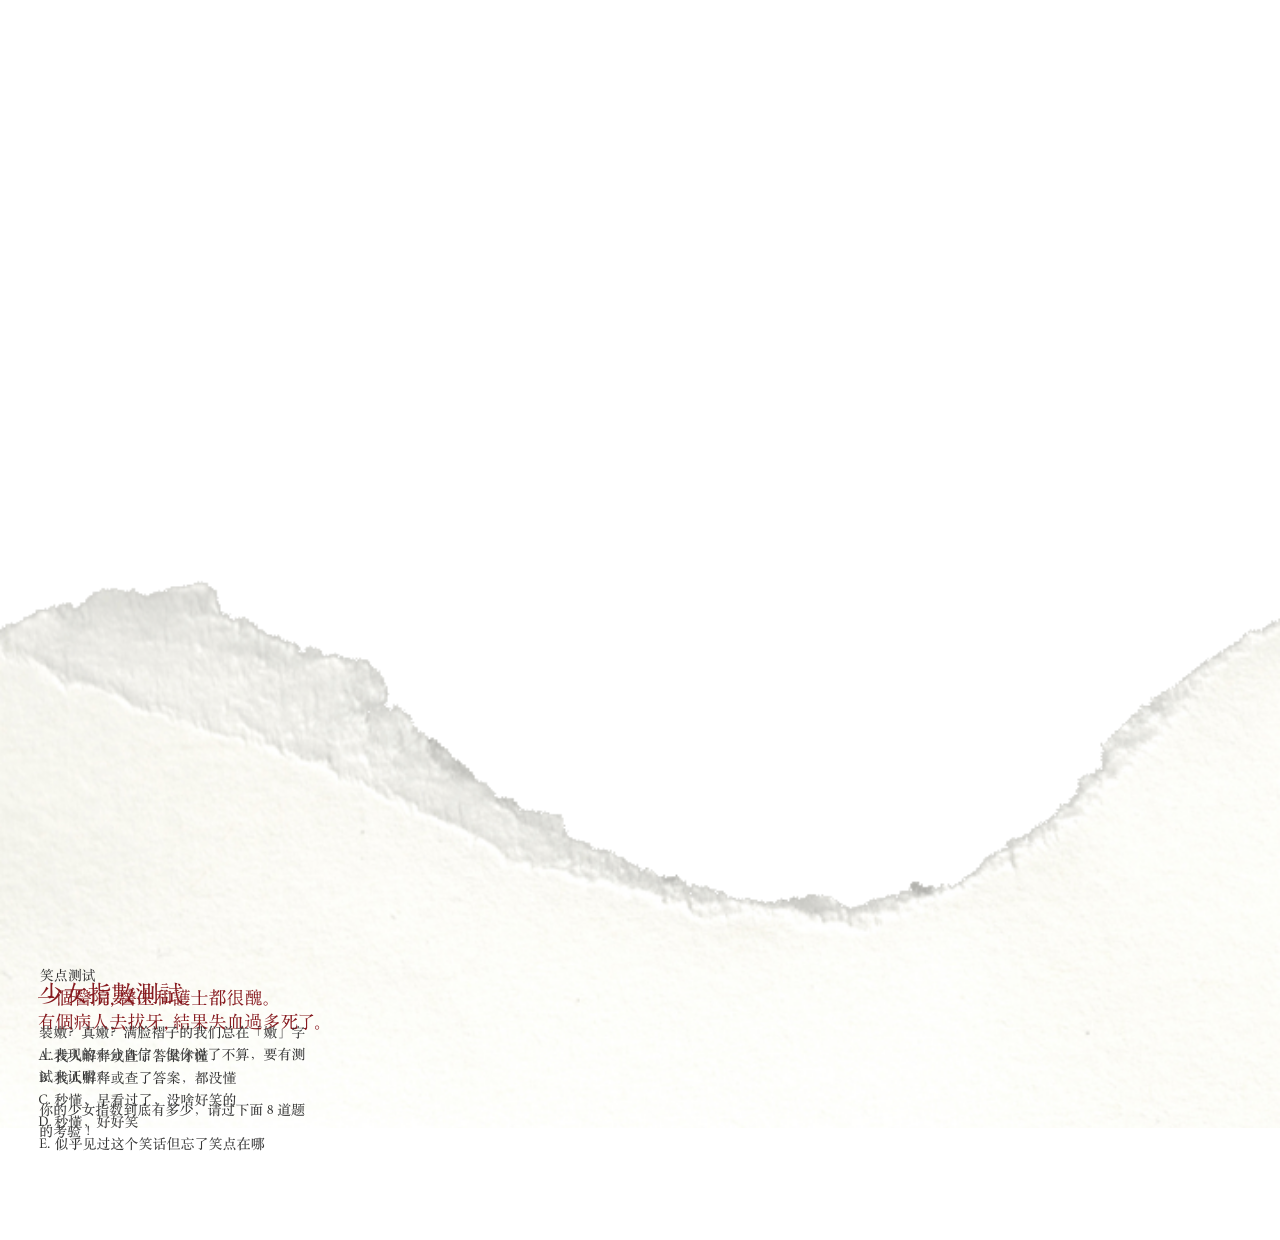
==== index.html @ a9f80328 "Update the target URL for the `.logo-nezha`." ====
<!DOCTYPE html><html lang="en"><head><meta charset="utf-8"><title>少女指数测试</title><meta name="title" content="少女指数测试"><meta name="description" content="少女指数测试｜少女哪吒｜拇指阅读"><meta name="keywords" content="少女, 指数, 测试, 少女哪吒, 电影, 微信, 微信公众号, 朋友圈, 拇指阅读, MZRead, WeChat"><meta name="viewport" content="width=device-width,maximum-scale=1.0,minimum-scale=1.0"><meta name="apple-mobile-web-app-capable" content="yes"><meta name="apple-mobile-web-app-status-bar-style" content="black"><meta name="format-detection" content="telephone=no"><meta http-equiv="X-UA-Compatible" content="IE=edge"><link rel="icon" type="image/x-icon" href="assets/favicon.ico?v1"><link rel="stylesheet" href="assets/app.css"><script type="text/javascript" src="assets/libs.js"></script><!--[if lt IE 9]><script src="assets/html5shiv.min.js"></script><![endif]--></head><body><div style="display:none" class="wechat-thumb"><img src="assets/wechat-thumb.jpg"></div><div class="hero-wrap"><div class="tearpaper-lower"><img src="assets/tearpaper-lower.png"></div><figure class="hero-image"><img src="assets/hero-cover.jpg" class="cover"><img src="assets/hero-q1.jpg" class="quest-1"><img src="assets/hero-q2.jpg" class="quest-2"><img src="assets/hero-q3.jpg" class="quest-3"><img src="assets/hero-q4.jpg" class="quest-4"><img src="assets/hero-q5.jpg" class="quest-5"><img src="assets/hero-q6.jpg" class="quest-6"><img src="assets/hero-q7.jpg" class="quest-7"><img src="assets/hero-q8.jpg" class="quest-8"><img src="assets/hero-r1.jpg" class="result-1"><img src="assets/hero-r2.jpg" class="result-2"><img src="assets/hero-r3.jpg" class="result-3"><img src="assets/hero-r4.jpg" class="result-4"></figure></div><div class="main-wrap"><div class="copy-wrap"><div class="copy"></div><div style="display:none" class="gift-widget"><a href="http://m.gewara.com/wz/special/quan/index.xhtml?id=150626142523" class="gift-btn"></a><p class="gift-label">少女指数有点低哦，<br>赶紧领个红包恢复下你的少女风采吧！</p></div></div></div><div class="foot-wrap"><button style="display:none" class="start-btn"></button><button style="display:none" data-opt="1" class="opt-btn opt-1"></button><button style="display:none" data-opt="2" class="opt-btn opt-2"></button><button style="display:none" data-opt="3" class="opt-btn opt-3"></button><button style="display:none" data-opt="4" class="opt-btn opt-4"></button><button style="display:none" data-opt="5" class="opt-btn opt-5"></button><footer style="display:none" class="result"><a href="http://m.gewara.com/movie/239092487" class="logo-nezha"></a><a href="http://mzread.com" class="logo-mzread"></a><a href="javascript:void(0)" class="share-btn"><span>分享到<br>朋友圈</span><i></i></a></footer></div><div class="modal-wrap"><div class="share-guide"><button>分享到朋友圈</button></div></div></body><script type="text/javascript">var _bdhmProtocol = (("https:" == document.location.protocol) ? " https://" : " http://"); document.write(unescape("%3Cscript src='" + _bdhmProtocol + "hm.baidu.com/h.js%3Fb2544bca1b3969d5a434bea6141d59dc' type='text/javascript'%3E%3C/script%3E"));</script><script type="text/javascript" src="assets/app.js"></script></html>
---- assets/app.css ----
/*! normalize.css v3.0.3 | MIT License | github.com/necolas/normalize.css */html{font-family:sans-serif;-ms-text-size-adjust:100%;-webkit-text-size-adjust:100%}body{margin:0}article,aside,details,figcaption,figure,footer,header,hgroup,main,menu,nav,section,summary{display:block}audio,canvas,progress,video{display:inline-block;vertical-align:baseline}audio:not([controls]){display:none;height:0}[hidden],template{display:none}a{background-color:transparent}a:active,a:hover{outline:0}abbr[title]{border-bottom:1px dotted}b,strong{font-weight:700}dfn{font-style:italic}h1{font-size:2em;margin:.67em 0}mark{background:#ff0;color:#000}small{font-size:80%}sub,sup{font-size:75%;line-height:0;position:relative;vertical-align:baseline}sup{top:-.5em}sub{bottom:-.25em}img{border:0}svg:not(:root){overflow:hidden}figure{margin:1em 40px}hr{box-sizing:content-box;height:0}pre{overflow:auto}code,kbd,pre,samp{font-family:monospace,monospace;font-size:1em}button,input,optgroup,select,textarea{color:inherit;font:inherit;margin:0}button{overflow:visible}button,select{text-transform:none}button,html input[type=button],input[type=reset],input[type=submit]{-webkit-appearance:button;cursor:pointer}button[disabled],html input[disabled]{cursor:default}button::-moz-focus-inner,input::-moz-focus-inner{border:0;padding:0}input{line-height:normal}input[type=checkbox],input[type=radio]{box-sizing:border-box;padding:0}input[type=number]::-webkit-inner-spin-button,input[type=number]::-webkit-outer-spin-button{height:auto}input[type=search]{-webkit-appearance:textfield;box-sizing:content-box}input[type=search]::-webkit-search-cancel-button,input[type=search]::-webkit-search-decoration{-webkit-appearance:none}fieldset{border:1px solid silver;margin:0 2px;padding:.35em .625em .75em}legend{border:0;padding:0}textarea{overflow:auto}optgroup{font-weight:700}table{border-collapse:collapse;border-spacing:0}td,th{padding:0}html{height:100%}body{position:relative;z-index:0;width:100%;height:100%;color:#333;background-color:#fff;font-family:"Avenir Next","Segoe UI","Helvetica Neue",Arial,"Hiragino Sans GB","Microsoft YaHei UI","Microsoft YaHei","Source Han Sans","Noto Sans",sans-serif;font-size:16px;line-height:1;text-rendering:optimizeLegibility;-webkit-font-smoothing:antialiased;-moz-osx-font-smoothing:grayscale;-webkit-user-select:none;-moz-user-select:none;-ms-user-select:none;user-select:none}button{padding:0;border:0;background:0 0;text-align:center;-webkit-user-select:none;-moz-user-select:none;-ms-user-select:none;user-select:none;outline:0;-webkit-tap-highlight-color:transparent}@font-face{font-family:'GB Punct';src:local("Hiragino Sans GB"),local("Heiti SC"),local("SimHei");unicode-range:U+2014,U+00B7,U+2026,U+201C,U+201D}.gb-punct{font-family:"GB Punct","Avenir Next","Segoe UI","Helvetica Neue",Arial,"Hiragino Sans GB","Microsoft YaHei UI","Microsoft YaHei","Source Han Sans","Noto Sans",sans-serif}blockquote,figcaption,figure,h1,h2,h3,h4,h5,h6,header,img,li,ol,p,section,ul{margin:0}ol,ul{list-style:none;padding:0}figcaption,li,p{-webkit-hyphens:auto;-moz-hyphens:auto;-ms-hyphens:auto;hyphens:auto}a{color:inherit;text-decoration:none;-webkit-tap-highlight-color:transparent}.hero-wrap{position:absolute;z-index:-100;top:0;left:0;width:100%;height:calc(18em + 65.625vw);min-height:100%;overflow:hidden}.hero-wrap .hero-image{position:relative;width:100%;height:75vw}.hero-wrap .hero-image img{position:absolute;top:0;left:0;visibility:hidden;width:100%;height:100%;opacity:0;-webkit-filter:blur(5px);filter:blur(5px);-webkit-transform:scale3d(1.1,1.1,1);transform:scale3d(1.1,1.1,1);will-change:opacity,filter,transform;-webkit-transition:visibility 0s linear 1.75s,opacity 1.75s ease-in-out,filter 1.75s ease-in-out,-webkit-filter 1.75s ease-in-out,-webkit-transform 1.75s ease-in-out;transition:visibility 0s linear 1.75s,opacity 1.75s ease-in-out,filter 1.75s ease-in-out,-webkit-filter 1.75s ease-in-out,transform 1.75s ease-in-out}.hero-wrap .hero-image img.active{visibility:visible;opacity:1;-webkit-filter:blur(0);filter:blur(0);-webkit-transform:scale3d(1,1,1);transform:scale3d(1,1,1);will-change:opacity,filter,transform;-webkit-transition:visibility 0s linear 0s,opacity 1.25s ease-in-out .15s,filter 1.25s ease-in-out .15s,-webkit-filter 1.25s ease-in-out .15s,-webkit-transform 1.25s ease-in-out .15s;transition:visibility 0s linear 0s,opacity 1.25s ease-in-out .15s,filter 1.25s ease-in-out .15s,-webkit-filter 1.25s ease-in-out .15s,transform 1.25s ease-in-out .15s}.hero-wrap .tearpaper-lower{position:absolute;z-index:100;top:41.66666667vw;left:0;width:100%;height:0;padding-bottom:66.6667%;-webkit-transform:translate3d(0,0,100em);transform:translate3d(0,0,100em)}.hero-wrap .tearpaper-lower img{position:absolute;top:0;left:0;width:100%;height:100%}.main-wrap{min-height:100%;margin-bottom:-5em}.main-wrap:after{content:"";display:block;height:5em}.copy-wrap{position:relative;min-height:100%;padding-top:65.625vw;padding-left:1em;padding-right:1em}@media (min-height:560px){.copy-wrap{padding-top:70vw}}@media (min-height:670px){.copy-wrap{padding-top:75vw}}@media (min-width:350px){.copy-wrap{padding-left:1.5em;padding-right:1.5em}}@media (min-width:380px){.copy-wrap{padding-top:75vw;padding-left:2em;padding-right:2em}}.copy-wrap .copy{position:relative;width:18em;height:12.5em;background-image:url(cover-copy-sprit@2x.png),url(quest-copy-sprit@2x.png);background-size:162em 12.5em,144em 12.5em;background-repeat:no-repeat;opacity:0;-webkit-transition:opacity .75s ease-in-out,background-position 0s linear .75s;transition:opacity .75s ease-in-out,background-position 0s linear .75s}.copy-wrap .copy.active{opacity:1;-webkit-transition:opacity 1s ease-in-out;transition:opacity 1s ease-in-out}.copy-wrap .result-1.active,.copy-wrap .result-2.active,.copy-wrap .result-3.active,.copy-wrap .result-4.active{margin:0 auto}.copy-wrap .cover{background-position:0 0,18em 0}.copy-wrap .cover-1{background-position:-90em 0,18em 0}.copy-wrap .cover-2{background-position:-108em 0,18em 0}.copy-wrap .cover-3{background-position:-126em 0,18em 0}.copy-wrap .cover-4{background-position:-144em 0,18em 0}.copy-wrap .result-1{background-position:-18em 0,18em 0}.copy-wrap .result-2{background-position:-36em 0,18em 0}.copy-wrap .result-3{background-position:-54em 0,18em 0}.copy-wrap .result-4{background-position:-72em 0,18em 0}.copy-wrap .quest-1{background-position:18em 0,0 0}.copy-wrap .quest-2{background-position:18em 0,-18em 0}.copy-wrap .quest-3{background-position:18em 0,-36em 0}.copy-wrap .quest-4{background-position:18em 0,-54em 0}.copy-wrap .quest-5{background-position:18em 0,-72em 0}.copy-wrap .quest-6{background-position:18em 0,-90em 0}.copy-wrap .quest-7{background-position:18em 0,-108em 0}.copy-wrap .quest-8{background-position:18em 0,-126em 0}.copy-wrap .gift-widget{position:absolute;left:0;top:65.625vw;padding-top:7em;width:100%;height:4.25em;text-align:center;line-height:1;-webkit-user-select:none;-moz-user-select:none;-ms-user-select:none;user-select:none}@media (min-width:350px){.copy-wrap .gift-widget{top:70vw}}@media (min-width:380px){.copy-wrap .gift-widget{top:75vw}}.copy-wrap .gift-widget .gift-btn{display:inline-block;width:3em;height:3em;vertical-align:top;line-height:3em;background-image:url(btn-sprite@2x.png);background-size:27em 3em;background-repeat:no-repeat;background-position:-18em 0;-webkit-transform:scale3d(0,0,1);transform:scale3d(0,0,1)}.copy-wrap .gift-widget .gift-label{margin-top:.6em;color:#333;font-size:.625em;line-height:1.4;opacity:0}.copy-wrap .gift-widget.active .gift-btn{-webkit-transform:scale3d(1,1,1);transform:scale3d(1,1,1);-webkit-transition:-webkit-transform 1s cubic-bezier(.18,.89,.32,1.28);transition:transform 1s cubic-bezier(.18,.89,.32,1.28)}.copy-wrap .gift-widget.active .gift-btn.pressing{-webkit-transform:scale3d(1.15,1.15,1);transform:scale3d(1.15,1.15,1);-webkit-transition:-webkit-transform .2s ease-out;transition:transform .2s ease-out}.copy-wrap .gift-widget.active .gift-label{opacity:1;-webkit-transition:opacity .2s ease-in-out 1s;transition:opacity .2s ease-in-out 1s}.foot-wrap{position:relative;display:-webkit-box;display:-webkit-flex;display:-ms-flexbox;display:flex;-webkit-box-pack:justify;-webkit-justify-content:space-between;-ms-flex-pack:justify;justify-content:space-between;box-sizing:border-box;width:100%;height:5em;max-width:26em;margin-left:auto;margin-right:0;padding-left:1em;padding-right:1em}@media (min-width:350px){.foot-wrap{padding-left:1.5em;padding-right:1.5em}}@media (min-width:380px){.foot-wrap{padding-left:2em;padding-right:2em}}.foot-wrap .opt-btn,.foot-wrap .start-btn{width:3em;height:3em;background-image:url(btn-sprite@2x.png);background-size:27em 3em;background-repeat:no-repeat;-webkit-transform:scale3d(0,0,1);transform:scale3d(0,0,1);-webkit-transition:-webkit-transform .5s cubic-bezier(.57,-.37,.74,.05);transition:transform .5s cubic-bezier(.57,-.37,.74,.05)}@media (min-width:416px){.foot-wrap .opt-btn,.foot-wrap .start-btn{margin-left:auto;margin-right:0}}.foot-wrap .opt-btn.active,.foot-wrap .start-btn.active{-webkit-transform:scale3d(1,1,1);transform:scale3d(1,1,1);-webkit-transition:-webkit-transform .2s ease-out;transition:transform .2s ease-out}.foot-wrap .opt-btn.active.pressing,.foot-wrap .start-btn.active.pressing{-webkit-transform:scale3d(1.15,1.15,1);transform:scale3d(1.15,1.15,1);-webkit-transition:-webkit-transform .2s ease-out;transition:transform .2s ease-out}.foot-wrap .start-btn{background-position:0 0}.foot-wrap .opt-1{background-position:-3em 0}.foot-wrap .opt-2{background-position:-6em 0}.foot-wrap .opt-3{background-position:-9em 0}.foot-wrap .opt-4{background-position:-12em 0}.foot-wrap .opt-5{background-position:-15em 0}.foot-wrap .delay.opt-2{-webkit-transition-delay:.1s!important;transition-delay:.1s!important}.foot-wrap .delay.opt-3{-webkit-transition-delay:.2s!important;transition-delay:.2s!important}.foot-wrap .delay.opt-4{-webkit-transition-delay:.3s!important;transition-delay:.3s!important}.foot-wrap .delay.opt-5{-webkit-transition-delay:.4s!important;transition-delay:.4s!important}.foot-wrap.result{max-width:none;margin-right:auto}.foot-wrap .result{position:relative;width:100%;height:2.25em;margin-bottom:1em;padding-top:2.25em}.foot-wrap .result .logo-mzread,.foot-wrap .result .logo-nezha{display:inline-block;width:5.625em;height:2.25em}.foot-wrap .result .share-btn{position:absolute;bottom:0;right:0;display:inline-block;width:6.625em;vertical-align:top;text-align:right;line-height:1}.foot-wrap .result .share-btn span{display:inline-block;width:6em;height:2.4em;padding:.6em .4em .6em 0;color:#871a1f;font-size:.625em;line-height:1.2;text-align:right}.foot-wrap .result .share-btn i{display:inline-block;width:2em;height:2.25em;vertical-align:top}.foot-wrap .result .logo-mzread,.foot-wrap .result .logo-nezha,.foot-wrap .result .share-btn i{background-image:url(footer-sprite@2x.png);background-size:13.25em 2.25em;background-repeat:no-repeat}.foot-wrap .result .logo-nezha{background-position:0 0}.foot-wrap .result .logo-mzread{background-position:-5.625em 0}.foot-wrap .result .share-btn i{background-position:-11.25em 0}.foot-wrap .result .logo-mzread,.foot-wrap .result .logo-nezha,.foot-wrap .result .share-btn{opacity:0;-webkit-transform:scale3d(.75,.75,1);transform:scale3d(.75,.75,1)}.foot-wrap .result.active{opacity:1}.foot-wrap .result.active.delay .logo-nezha{-webkit-transition-delay:.5s!important;transition-delay:.5s!important}.foot-wrap .result.active.delay .logo-mzread{-webkit-transition-delay:1s!important;transition-delay:1s!important}.foot-wrap .result.active.delay .share-btn{-webkit-transition-delay:1.5s!important;transition-delay:1.5s!important}.foot-wrap .result.active .logo-nezha{-webkit-transition-delay:.5s!important;transition-delay:.5s!important}.foot-wrap .result.active .logo-mzread{-webkit-transition-delay:1s!important;transition-delay:1s!important}.foot-wrap .result.active .share-btn{-webkit-transition-delay:1.5s!important;transition-delay:1.5s!important}.foot-wrap .result.active .logo-mzread,.foot-wrap .result.active .logo-nezha,.foot-wrap .result.active .share-btn{opacity:1;-webkit-transform:scale3d(1,1,1);transform:scale3d(1,1,1);-webkit-transition:opacity 1s ease-in-out,-webkit-transform 1s cubic-bezier(.18,.89,.32,1.28);transition:opacity 1s ease-in-out,transform 1s cubic-bezier(.18,.89,.32,1.28)}.foot-wrap .result.active .logo-mzread.pressing,.foot-wrap .result.active .logo-nezha.pressing,.foot-wrap .result.active .share-btn.pressing{opacity:.5;-webkit-transition:opacity .2s ease-out;transition:opacity .2s ease-out}.modal-wrap{position:fixed;top:0;left:0;z-index:-1000;visibility:hidden;width:100%;height:100%;-webkit-transform:translate3d(0,0,0);transform:translate3d(0,0,0);will-change:z-index,visibility;-webkit-transition:z-index 0s linear .5s,visibility 0s linear .5s;transition:z-index 0s linear .5s,visibility 0s linear .5s}.modal-wrap.active{z-index:1000;visibility:visible;-webkit-transition:z-index 0s linear 0s,visibility 0s linear 0s;transition:z-index 0s linear 0s,visibility 0s linear 0s}.modal-wrap .share-guide{width:100%;height:100%;background-color:rgba(255,255,255,.85);opacity:0;will-change:opacity;-webkit-transition:opacity .5s ease-in-out 0s;transition:opacity .5s ease-in-out 0s}.modal-wrap .share-guide.active{opacity:1;-webkit-transition:opacity .5s ease-in-out 0s;transition:opacity .5s ease-in-out 0s}.modal-wrap .share-guide button{position:absolute;top:.66666667em;right:.66666667em;width:8em;height:1em;box-sizing:content-box;padding-top:2.25em;padding-bottom:.75em;background-image:url(btn-sprite@2x.png);background-size:36em 4em;background-repeat:no-repeat;background-position:-28em 0;color:#871a1f;font-size:.75em;line-height:1;will-change:transform}.modal-wrap .share-guide.active button{-webkit-animation:spring-bubble 1.25s ease-in-out .75s infinite;animation:spring-bubble 1.25s ease-in-out .75s infinite}@-webkit-keyframes spring-bubble{0%{-webkit-transform:translate3d(0,0,0);transform:translate3d(0,0,0)}5%{-webkit-transform:translate3d(0,0,0);transform:translate3d(0,0,0)}65%{-webkit-transform:translate3d(0,.66667em,0);transform:translate3d(0,.66667em,0)}95%{-webkit-transform:translate3d(0,0,0);transform:translate3d(0,0,0)}100%{-webkit-transform:translate3d(0,0,0);transform:translate3d(0,0,0)}}@keyframes spring-bubble{0%{-webkit-transform:translate3d(0,0,0);transform:translate3d(0,0,0)}5%{-webkit-transform:translate3d(0,0,0);transform:translate3d(0,0,0)}65%{-webkit-transform:translate3d(0,.66667em,0);transform:translate3d(0,.66667em,0)}95%{-webkit-transform:translate3d(0,0,0);transform:translate3d(0,0,0)}100%{-webkit-transform:translate3d(0,0,0);transform:translate3d(0,0,0)}}
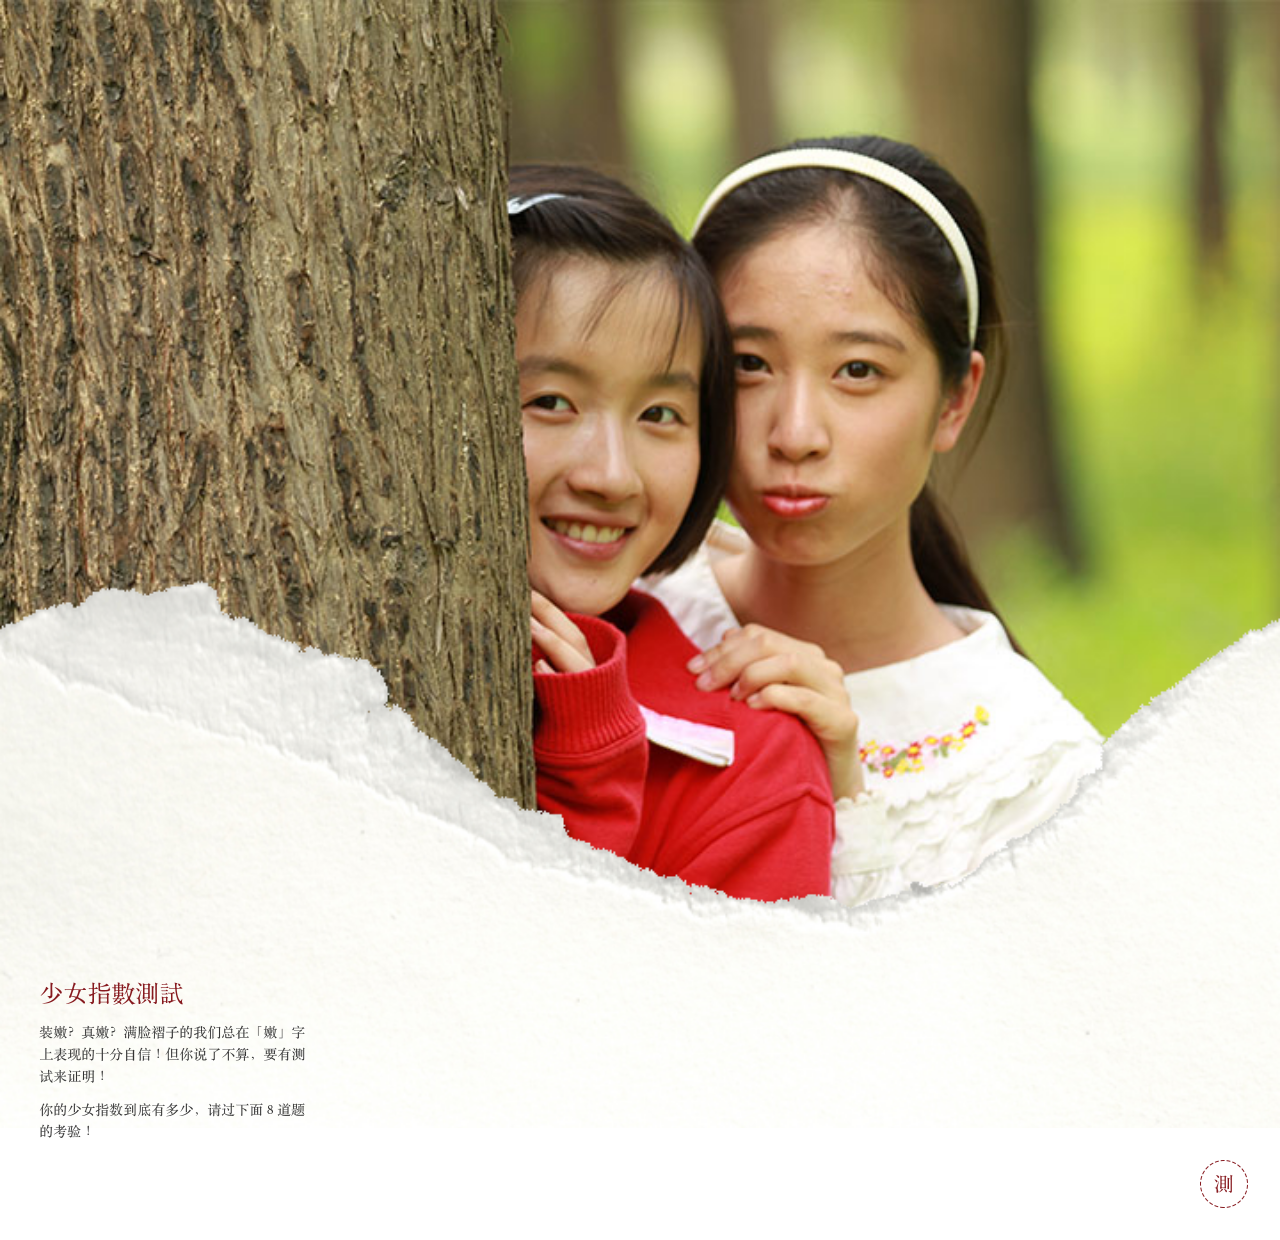
==== commit 95b06607: "Bug fix: declare the `_hmt` object at the <head> of HTML." ====
--- a/index.html
+++ b/index.html
@@ -1 +1 @@
-<!DOCTYPE html><html lang="en"><head><meta charset="utf-8"><title>少女指数测试</title><meta name="title" content="少女指数测试"><meta name="description" content="少女指数测试｜少女哪吒｜拇指阅读"><meta name="keywords" content="少女, 指数, 测试, 少女哪吒, 电影, 微信, 微信公众号, 朋友圈, 拇指阅读, MZRead, WeChat"><meta name="viewport" content="width=device-width,maximum-scale=1.0,minimum-scale=1.0"><meta name="apple-mobile-web-app-capable" content="yes"><meta name="apple-mobile-web-app-status-bar-style" content="black"><meta name="format-detection" content="telephone=no"><meta http-equiv="X-UA-Compatible" content="IE=edge"><link rel="icon" type="image/x-icon" href="assets/favicon.ico?v1"><link rel="stylesheet" href="assets/app.css"><script type="text/javascript" src="assets/libs.js"></script><!--[if lt IE 9]><script src="assets/html5shiv.min.js"></script><![endif]--></head><body><div style="display:none" class="wechat-thumb"><img src="assets/wechat-thumb.jpg"></div><div class="hero-wrap"><div class="tearpaper-lower"><img src="assets/tearpaper-lower.png"></div><figure class="hero-image"><img src="assets/hero-cover.jpg" class="cover"><img src="assets/hero-q1.jpg" class="quest-1"><img src="assets/hero-q2.jpg" class="quest-2"><img src="assets/hero-q3.jpg" class="quest-3"><img src="assets/hero-q4.jpg" class="quest-4"><img src="assets/hero-q5.jpg" class="quest-5"><img src="assets/hero-q6.jpg" class="quest-6"><img src="assets/hero-q7.jpg" class="quest-7"><img src="assets/hero-q8.jpg" class="quest-8"><img src="assets/hero-r1.jpg" class="result-1"><img src="assets/hero-r2.jpg" class="result-2"><img src="assets/hero-r3.jpg" class="result-3"><img src="assets/hero-r4.jpg" class="result-4"></figure></div><div class="main-wrap"><div class="copy-wrap"><div class="copy"></div><div style="display:none" class="gift-widget"><a href="http://m.gewara.com/wz/special/quan/index.xhtml?id=150626142523" class="gift-btn"></a><p class="gift-label">少女指数有点低哦，<br>赶紧领个红包恢复下你的少女风采吧！</p></div></div></div><div class="foot-wrap"><button style="display:none" class="start-btn"></button><button style="display:none" data-opt="1" class="opt-btn opt-1"></button><button style="display:none" data-opt="2" class="opt-btn opt-2"></button><button style="display:none" data-opt="3" class="opt-btn opt-3"></button><button style="display:none" data-opt="4" class="opt-btn opt-4"></button><button style="display:none" data-opt="5" class="opt-btn opt-5"></button><footer style="display:none" class="result"><a href="http://m.gewara.com/movie/239092487" class="logo-nezha"></a><a href="http://mzread.com" class="logo-mzread"></a><a href="javascript:void(0)" class="share-btn"><span>分享到<br>朋友圈</span><i></i></a></footer></div><div class="modal-wrap"><div class="share-guide"><button>分享到朋友圈</button></div></div></body><script type="text/javascript">var _bdhmProtocol = (("https:" == document.location.protocol) ? " https://" : " http://"); document.write(unescape("%3Cscript src='" + _bdhmProtocol + "hm.baidu.com/h.js%3Fb2544bca1b3969d5a434bea6141d59dc' type='text/javascript'%3E%3C/script%3E"));</script><script type="text/javascript" src="assets/app.js"></script></html>+<!DOCTYPE html><html lang="en"><head><meta charset="utf-8"><title>少女指数测试</title><meta name="title" content="少女指数测试"><meta name="description" content="少女指数测试｜少女哪吒｜拇指阅读"><meta name="keywords" content="少女, 指数, 测试, 少女哪吒, 电影, 微信, 微信公众号, 朋友圈, 拇指阅读, MZRead, WeChat"><meta name="viewport" content="width=device-width,maximum-scale=1.0,minimum-scale=1.0"><meta name="apple-mobile-web-app-capable" content="yes"><meta name="apple-mobile-web-app-status-bar-style" content="black"><meta name="format-detection" content="telephone=no"><meta http-equiv="X-UA-Compatible" content="IE=edge"><link rel="stylesheet" href="assets/app.css"><script type="text/javascript">var _hmt = _hmt || [];</script><!--[if lt IE 9]><script src="assets/html5shiv.min.js"></script><![endif]--></head><body><div style="display:none" class="wechat-thumb"><img src="assets/wechat-thumb.jpg"></div><div class="hero-wrap"><div class="tearpaper-lower"><img src="assets/tearpaper-lower.png"></div><figure class="hero-image"><img src="assets/hero-cover.jpg" class="cover"><img src="assets/hero-q1.jpg" class="quest-1"><img src="assets/hero-q2.jpg" class="quest-2"><img src="assets/hero-q3.jpg" class="quest-3"><img src="assets/hero-q4.jpg" class="quest-4"><img src="assets/hero-q5.jpg" class="quest-5"><img src="assets/hero-q6.jpg" class="quest-6"><img src="assets/hero-q7.jpg" class="quest-7"><img src="assets/hero-q8.jpg" class="quest-8"><img src="assets/hero-r1.jpg" class="result-1"><img src="assets/hero-r2.jpg" class="result-2"><img src="assets/hero-r3.jpg" class="result-3"><img src="assets/hero-r4.jpg" class="result-4"></figure></div><div class="main-wrap"><div class="copy-wrap"><div class="copy"></div><div style="display:none" class="gift-widget"><a href="http://m.gewara.com/wz/special/quan/index.xhtml?id=150626142523" class="gift-btn"></a><p class="gift-label">少女指数有点低哦，<br>赶紧领个红包恢复下你的少女风采吧！</p></div></div></div><div class="foot-wrap"><button style="display:none" class="start-btn"></button><button style="display:none" data-opt="1" class="opt-btn opt-1"></button><button style="display:none" data-opt="2" class="opt-btn opt-2"></button><button style="display:none" data-opt="3" class="opt-btn opt-3"></button><button style="display:none" data-opt="4" class="opt-btn opt-4"></button><button style="display:none" data-opt="5" class="opt-btn opt-5"></button><footer style="display:none" class="result"><a href="http://m.gewara.com/movie/239092487" class="logo-nezha"></a><a href="http://mzread.com" class="logo-mzread"></a><a href="javascript:void(0)" class="share-btn"><span>分享到<br>朋友圈</span><i></i></a></footer></div><div class="modal-wrap"><div class="share-guide"><button>分享到朋友圈</button></div></div></body><script type="text/javascript" src="assets/libs.js"></script><script type="text/javascript">var _bdhmProtocol = (("https:" == document.location.protocol) ? " https://" : " http://"); document.write(unescape("%3Cscript src='" + _bdhmProtocol + "hm.baidu.com/h.js%3Fb2544bca1b3969d5a434bea6141d59dc' type='text/javascript'%3E%3C/script%3E"));</script><script type="text/javascript" src="assets/app.js"></script></html>
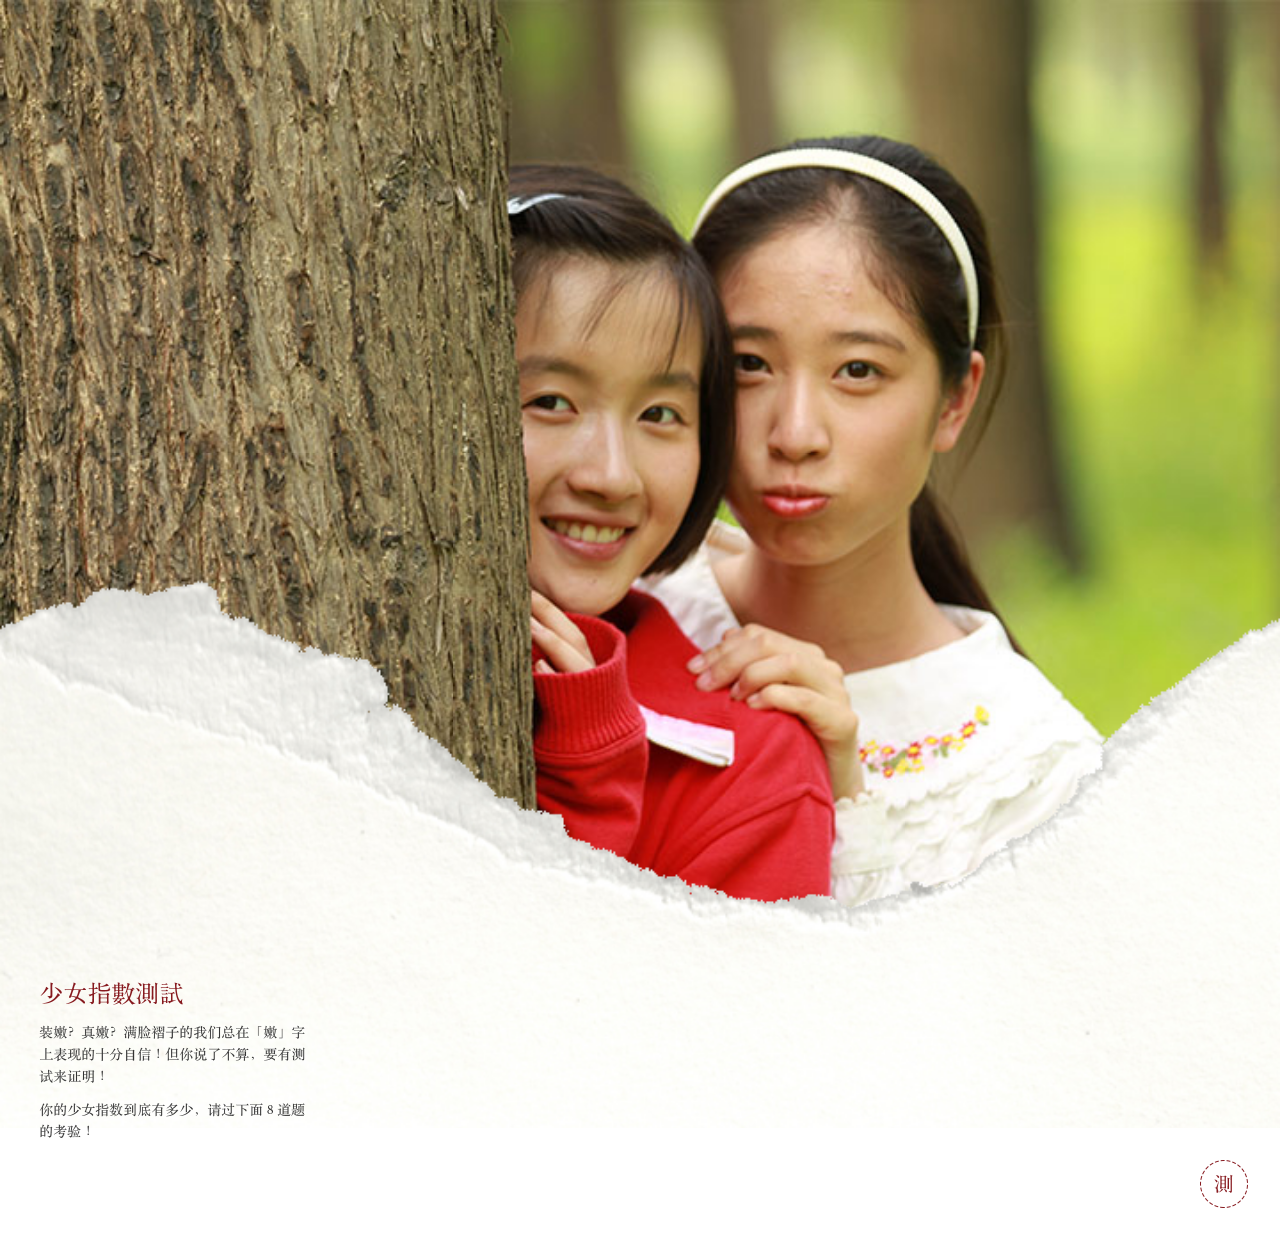
==== commit a8565df9: "Update the link target for `a.logo-mzread`." ====
--- a/index.html
+++ b/index.html
@@ -1 +1 @@
-<!DOCTYPE html><html lang="en"><head><meta charset="utf-8"><title>少女指数测试</title><meta name="title" content="少女指数测试"><meta name="description" content="少女指数测试｜少女哪吒｜拇指阅读"><meta name="keywords" content="少女, 指数, 测试, 少女哪吒, 电影, 微信, 微信公众号, 朋友圈, 拇指阅读, MZRead, WeChat"><meta name="viewport" content="width=device-width,maximum-scale=1.0,minimum-scale=1.0"><meta name="apple-mobile-web-app-capable" content="yes"><meta name="apple-mobile-web-app-status-bar-style" content="black"><meta name="format-detection" content="telephone=no"><meta http-equiv="X-UA-Compatible" content="IE=edge"><link rel="stylesheet" href="assets/app.css"><script type="text/javascript">var _hmt = _hmt || [];</script><!--[if lt IE 9]><script src="assets/html5shiv.min.js"></script><![endif]--></head><body><div style="display:none" class="wechat-thumb"><img src="assets/wechat-thumb.jpg"></div><div class="hero-wrap"><div class="tearpaper-lower"><img src="assets/tearpaper-lower.png"></div><figure class="hero-image"><img src="assets/hero-cover.jpg" class="cover"><img src="assets/hero-q1.jpg" class="quest-1"><img src="assets/hero-q2.jpg" class="quest-2"><img src="assets/hero-q3.jpg" class="quest-3"><img src="assets/hero-q4.jpg" class="quest-4"><img src="assets/hero-q5.jpg" class="quest-5"><img src="assets/hero-q6.jpg" class="quest-6"><img src="assets/hero-q7.jpg" class="quest-7"><img src="assets/hero-q8.jpg" class="quest-8"><img src="assets/hero-r1.jpg" class="result-1"><img src="assets/hero-r2.jpg" class="result-2"><img src="assets/hero-r3.jpg" class="result-3"><img src="assets/hero-r4.jpg" class="result-4"></figure></div><div class="main-wrap"><div class="copy-wrap"><div class="copy"></div><div style="display:none" class="gift-widget"><a href="http://m.gewara.com/wz/special/quan/index.xhtml?id=150626142523" class="gift-btn"></a><p class="gift-label">少女指数有点低哦，<br>赶紧领个红包恢复下你的少女风采吧！</p></div></div></div><div class="foot-wrap"><button style="display:none" class="start-btn"></button><button style="display:none" data-opt="1" class="opt-btn opt-1"></button><button style="display:none" data-opt="2" class="opt-btn opt-2"></button><button style="display:none" data-opt="3" class="opt-btn opt-3"></button><button style="display:none" data-opt="4" class="opt-btn opt-4"></button><button style="display:none" data-opt="5" class="opt-btn opt-5"></button><footer style="display:none" class="result"><a href="http://m.gewara.com/movie/239092487" class="logo-nezha"></a><a href="http://mzread.com" class="logo-mzread"></a><a href="javascript:void(0)" class="share-btn"><span>分享到<br>朋友圈</span><i></i></a></footer></div><div class="modal-wrap"><div class="share-guide"><button>分享到朋友圈</button></div></div></body><script type="text/javascript" src="assets/libs.js"></script><script type="text/javascript">var _bdhmProtocol = (("https:" == document.location.protocol) ? " https://" : " http://"); document.write(unescape("%3Cscript src='" + _bdhmProtocol + "hm.baidu.com/h.js%3Fb2544bca1b3969d5a434bea6141d59dc' type='text/javascript'%3E%3C/script%3E"));</script><script type="text/javascript" src="assets/app.js"></script></html>+<!DOCTYPE html><html lang="en"><head><meta charset="utf-8"><title>少女指数测试</title><meta name="title" content="少女指数测试"><meta name="description" content="少女指数测试｜少女哪吒｜拇指阅读"><meta name="keywords" content="少女, 指数, 测试, 少女哪吒, 电影, 微信, 微信公众号, 朋友圈, 拇指阅读, MZRead, WeChat"><meta name="viewport" content="width=device-width,maximum-scale=1.0,minimum-scale=1.0"><meta name="apple-mobile-web-app-capable" content="yes"><meta name="apple-mobile-web-app-status-bar-style" content="black"><meta name="format-detection" content="telephone=no"><meta http-equiv="X-UA-Compatible" content="IE=edge"><link rel="stylesheet" href="assets/app.css"><script type="text/javascript">var _hmt = _hmt || [];</script><!--[if lt IE 9]><script src="assets/html5shiv.min.js"></script><![endif]--></head><body><div style="display:none" class="wechat-thumb"><img src="assets/wechat-thumb.jpg"></div><div class="hero-wrap"><div class="tearpaper-lower"><img src="assets/tearpaper-lower.png"></div><figure class="hero-image"><img src="assets/hero-cover.jpg" class="cover"><img src="assets/hero-q1.jpg" class="quest-1"><img src="assets/hero-q2.jpg" class="quest-2"><img src="assets/hero-q3.jpg" class="quest-3"><img src="assets/hero-q4.jpg" class="quest-4"><img src="assets/hero-q5.jpg" class="quest-5"><img src="assets/hero-q6.jpg" class="quest-6"><img src="assets/hero-q7.jpg" class="quest-7"><img src="assets/hero-q8.jpg" class="quest-8"><img src="assets/hero-r1.jpg" class="result-1"><img src="assets/hero-r2.jpg" class="result-2"><img src="assets/hero-r3.jpg" class="result-3"><img src="assets/hero-r4.jpg" class="result-4"></figure></div><div class="main-wrap"><div class="copy-wrap"><div class="copy"></div><div style="display:none" class="gift-widget"><a href="http://m.gewara.com/wz/special/quan/index.xhtml?id=150626142523" class="gift-btn"></a><p class="gift-label">少女指数有点低哦，<br>赶紧领个红包恢复下你的少女风采吧！</p></div></div></div><div class="foot-wrap"><button style="display:none" class="start-btn"></button><button style="display:none" data-opt="1" class="opt-btn opt-1"></button><button style="display:none" data-opt="2" class="opt-btn opt-2"></button><button style="display:none" data-opt="3" class="opt-btn opt-3"></button><button style="display:none" data-opt="4" class="opt-btn opt-4"></button><button style="display:none" data-opt="5" class="opt-btn opt-5"></button><footer style="display:none" class="result"><a href="http://m.gewara.com/movie/239092487" class="logo-nezha"></a><a href="http://mp.weixin.qq.com/s?__biz=MjM5MDI1Nzk2MA==&amp;mid=202001182&amp;idx=1&amp;sn=b9d73d331a3b5139d2896b151e7a0767#rd" class="logo-mzread"></a><a href="javascript:void(0)" class="share-btn"><span>分享到<br>朋友圈</span><i></i></a></footer></div><div class="modal-wrap"><div class="share-guide"><button>分享到朋友圈</button></div></div></body><script type="text/javascript" src="assets/libs.js"></script><script type="text/javascript">var _bdhmProtocol = (("https:" == document.location.protocol) ? " https://" : " http://"); document.write(unescape("%3Cscript src='" + _bdhmProtocol + "hm.baidu.com/h.js%3Fb2544bca1b3969d5a434bea6141d59dc' type='text/javascript'%3E%3C/script%3E"));</script><script type="text/javascript" src="assets/app.js"></script></html>
--- a/assets/app.css
+++ b/assets/app.css
@@ -1 +1 @@
-/*! normalize.css v3.0.3 | MIT License | github.com/necolas/normalize.css */html{font-family:sans-serif;-ms-text-size-adjust:100%;-webkit-text-size-adjust:100%}body{margin:0}article,aside,details,figcaption,figure,footer,header,hgroup,main,menu,nav,section,summary{display:block}audio,canvas,progress,video{display:inline-block;vertical-align:baseline}audio:not([controls]){display:none;height:0}[hidden],template{display:none}a{background-color:transparent}a:active,a:hover{outline:0}abbr[title]{border-bottom:1px dotted}b,strong{font-weight:700}dfn{font-style:italic}h1{font-size:2em;margin:.67em 0}mark{background:#ff0;color:#000}small{font-size:80%}sub,sup{font-size:75%;line-height:0;position:relative;vertical-align:baseline}sup{top:-.5em}sub{bottom:-.25em}img{border:0}svg:not(:root){overflow:hidden}figure{margin:1em 40px}hr{box-sizing:content-box;height:0}pre{overflow:auto}code,kbd,pre,samp{font-family:monospace,monospace;font-size:1em}button,input,optgroup,select,textarea{color:inherit;font:inherit;margin:0}button{overflow:visible}button,select{text-transform:none}button,html input[type=button],input[type=reset],input[type=submit]{-webkit-appearance:button;cursor:pointer}button[disabled],html input[disabled]{cursor:default}button::-moz-focus-inner,input::-moz-focus-inner{border:0;padding:0}input{line-height:normal}input[type=checkbox],input[type=radio]{box-sizing:border-box;padding:0}input[type=number]::-webkit-inner-spin-button,input[type=number]::-webkit-outer-spin-button{height:auto}input[type=search]{-webkit-appearance:textfield;box-sizing:content-box}input[type=search]::-webkit-search-cancel-button,input[type=search]::-webkit-search-decoration{-webkit-appearance:none}fieldset{border:1px solid silver;margin:0 2px;padding:.35em .625em .75em}legend{border:0;padding:0}textarea{overflow:auto}optgroup{font-weight:700}table{border-collapse:collapse;border-spacing:0}td,th{padding:0}html{height:100%}body{position:relative;z-index:0;width:100%;height:100%;color:#333;background-color:#fff;font-family:"Avenir Next","Segoe UI","Helvetica Neue",Arial,"Hiragino Sans GB","Microsoft YaHei UI","Microsoft YaHei","Source Han Sans","Noto Sans",sans-serif;font-size:16px;line-height:1;text-rendering:optimizeLegibility;-webkit-font-smoothing:antialiased;-moz-osx-font-smoothing:grayscale;-webkit-user-select:none;-moz-user-select:none;-ms-user-select:none;user-select:none}button{padding:0;border:0;background:0 0;text-align:center;-webkit-user-select:none;-moz-user-select:none;-ms-user-select:none;user-select:none;outline:0;-webkit-tap-highlight-color:transparent}@font-face{font-family:'GB Punct';src:local("Hiragino Sans GB"),local("Heiti SC"),local("SimHei");unicode-range:U+2014,U+00B7,U+2026,U+201C,U+201D}.gb-punct{font-family:"GB Punct","Avenir Next","Segoe UI","Helvetica Neue",Arial,"Hiragino Sans GB","Microsoft YaHei UI","Microsoft YaHei","Source Han Sans","Noto Sans",sans-serif}blockquote,figcaption,figure,h1,h2,h3,h4,h5,h6,header,img,li,ol,p,section,ul{margin:0}ol,ul{list-style:none;padding:0}figcaption,li,p{-webkit-hyphens:auto;-moz-hyphens:auto;-ms-hyphens:auto;hyphens:auto}a{color:inherit;text-decoration:none;-webkit-tap-highlight-color:transparent}.hero-wrap{position:absolute;z-index:-100;top:0;left:0;width:100%;height:calc(18em + 65.625vw);min-height:100%;overflow:hidden}.hero-wrap .hero-image{position:relative;width:100%;height:75vw}.hero-wrap .hero-image img{position:absolute;top:0;left:0;visibility:hidden;width:100%;height:100%;opacity:0;-webkit-filter:blur(5px);filter:blur(5px);-webkit-transform:scale3d(1.1,1.1,1);transform:scale3d(1.1,1.1,1);will-change:opacity,filter,transform;-webkit-transition:visibility 0s linear 1.75s,opacity 1.75s ease-in-out,filter 1.75s ease-in-out,-webkit-filter 1.75s ease-in-out,-webkit-transform 1.75s ease-in-out;transition:visibility 0s linear 1.75s,opacity 1.75s ease-in-out,filter 1.75s ease-in-out,-webkit-filter 1.75s ease-in-out,transform 1.75s ease-in-out}.hero-wrap .hero-image img.active{visibility:visible;opacity:1;-webkit-filter:blur(0);filter:blur(0);-webkit-transform:scale3d(1,1,1);transform:scale3d(1,1,1);will-change:opacity,filter,transform;-webkit-transition:visibility 0s linear 0s,opacity 1.25s ease-in-out .15s,filter 1.25s ease-in-out .15s,-webkit-filter 1.25s ease-in-out .15s,-webkit-transform 1.25s ease-in-out .15s;transition:visibility 0s linear 0s,opacity 1.25s ease-in-out .15s,filter 1.25s ease-in-out .15s,-webkit-filter 1.25s ease-in-out .15s,transform 1.25s ease-in-out .15s}.hero-wrap .tearpaper-lower{position:absolute;z-index:100;top:41.66666667vw;left:0;width:100%;height:0;padding-bottom:66.6667%;-webkit-transform:translate3d(0,0,100em);transform:translate3d(0,0,100em)}.hero-wrap .tearpaper-lower img{position:absolute;top:0;left:0;width:100%;height:100%}.main-wrap{min-height:100%;margin-bottom:-5em}.main-wrap:after{content:"";display:block;height:5em}.copy-wrap{position:relative;min-height:100%;padding-top:65.625vw;padding-left:1em;padding-right:1em}@media (min-height:560px){.copy-wrap{padding-top:70vw}}@media (min-height:670px){.copy-wrap{padding-top:75vw}}@media (min-width:350px){.copy-wrap{padding-left:1.5em;padding-right:1.5em}}@media (min-width:380px){.copy-wrap{padding-top:75vw;padding-left:2em;padding-right:2em}}.copy-wrap .copy{position:relative;width:18em;height:12.5em;background-image:url(cover-copy-sprit@2x.png),url(quest-copy-sprit@2x.png);background-size:162em 12.5em,144em 12.5em;background-repeat:no-repeat;opacity:0;-webkit-transition:opacity .75s ease-in-out,background-position 0s linear .75s;transition:opacity .75s ease-in-out,background-position 0s linear .75s}.copy-wrap .copy.active{opacity:1;-webkit-transition:opacity 1s ease-in-out;transition:opacity 1s ease-in-out}.copy-wrap .result-1.active,.copy-wrap .result-2.active,.copy-wrap .result-3.active,.copy-wrap .result-4.active{margin:0 auto}.copy-wrap .cover{background-position:0 0,18em 0}.copy-wrap .cover-1{background-position:-90em 0,18em 0}.copy-wrap .cover-2{background-position:-108em 0,18em 0}.copy-wrap .cover-3{background-position:-126em 0,18em 0}.copy-wrap .cover-4{background-position:-144em 0,18em 0}.copy-wrap .result-1{background-position:-18em 0,18em 0}.copy-wrap .result-2{background-position:-36em 0,18em 0}.copy-wrap .result-3{background-position:-54em 0,18em 0}.copy-wrap .result-4{background-position:-72em 0,18em 0}.copy-wrap .quest-1{background-position:18em 0,0 0}.copy-wrap .quest-2{background-position:18em 0,-18em 0}.copy-wrap .quest-3{background-position:18em 0,-36em 0}.copy-wrap .quest-4{background-position:18em 0,-54em 0}.copy-wrap .quest-5{background-position:18em 0,-72em 0}.copy-wrap .quest-6{background-position:18em 0,-90em 0}.copy-wrap .quest-7{background-position:18em 0,-108em 0}.copy-wrap .quest-8{background-position:18em 0,-126em 0}.copy-wrap .gift-widget{position:absolute;left:0;top:65.625vw;padding-top:7em;width:100%;height:4.25em;text-align:center;line-height:1;-webkit-user-select:none;-moz-user-select:none;-ms-user-select:none;user-select:none}@media (min-width:350px){.copy-wrap .gift-widget{top:70vw}}@media (min-width:380px){.copy-wrap .gift-widget{top:75vw}}.copy-wrap .gift-widget .gift-btn{display:inline-block;width:3em;height:3em;vertical-align:top;line-height:3em;background-image:url(btn-sprite@2x.png);background-size:27em 3em;background-repeat:no-repeat;background-position:-18em 0;-webkit-transform:scale3d(0,0,1);transform:scale3d(0,0,1)}.copy-wrap .gift-widget .gift-label{margin-top:.6em;color:#333;font-size:.625em;line-height:1.4;opacity:0}.copy-wrap .gift-widget.active .gift-btn{-webkit-transform:scale3d(1,1,1);transform:scale3d(1,1,1);-webkit-transition:-webkit-transform 1s cubic-bezier(.18,.89,.32,1.28);transition:transform 1s cubic-bezier(.18,.89,.32,1.28)}.copy-wrap .gift-widget.active .gift-btn.pressing{-webkit-transform:scale3d(1.15,1.15,1);transform:scale3d(1.15,1.15,1);-webkit-transition:-webkit-transform .2s ease-out;transition:transform .2s ease-out}.copy-wrap .gift-widget.active .gift-label{opacity:1;-webkit-transition:opacity .2s ease-in-out 1s;transition:opacity .2s ease-in-out 1s}.foot-wrap{position:relative;display:-webkit-box;display:-webkit-flex;display:-ms-flexbox;display:flex;-webkit-box-pack:justify;-webkit-justify-content:space-between;-ms-flex-pack:justify;justify-content:space-between;box-sizing:border-box;width:100%;height:5em;max-width:26em;margin-left:auto;margin-right:0;padding-left:1em;padding-right:1em}@media (min-width:350px){.foot-wrap{padding-left:1.5em;padding-right:1.5em}}@media (min-width:380px){.foot-wrap{padding-left:2em;padding-right:2em}}.foot-wrap .opt-btn,.foot-wrap .start-btn{width:3em;height:3em;background-image:url(btn-sprite@2x.png);background-size:27em 3em;background-repeat:no-repeat;-webkit-transform:scale3d(0,0,1);transform:scale3d(0,0,1);-webkit-transition:-webkit-transform .5s cubic-bezier(.57,-.37,.74,.05);transition:transform .5s cubic-bezier(.57,-.37,.74,.05)}@media (min-width:416px){.foot-wrap .opt-btn,.foot-wrap .start-btn{margin-left:auto;margin-right:0}}.foot-wrap .opt-btn.active,.foot-wrap .start-btn.active{-webkit-transform:scale3d(1,1,1);transform:scale3d(1,1,1);-webkit-transition:-webkit-transform .2s ease-out;transition:transform .2s ease-out}.foot-wrap .opt-btn.active.pressing,.foot-wrap .start-btn.active.pressing{-webkit-transform:scale3d(1.15,1.15,1);transform:scale3d(1.15,1.15,1);-webkit-transition:-webkit-transform .2s ease-out;transition:transform .2s ease-out}.foot-wrap .start-btn{background-position:0 0}.foot-wrap .opt-1{background-position:-3em 0}.foot-wrap .opt-2{background-position:-6em 0}.foot-wrap .opt-3{background-position:-9em 0}.foot-wrap .opt-4{background-position:-12em 0}.foot-wrap .opt-5{background-position:-15em 0}.foot-wrap .delay.opt-2{-webkit-transition-delay:.1s!important;transition-delay:.1s!important}.foot-wrap .delay.opt-3{-webkit-transition-delay:.2s!important;transition-delay:.2s!important}.foot-wrap .delay.opt-4{-webkit-transition-delay:.3s!important;transition-delay:.3s!important}.foot-wrap .delay.opt-5{-webkit-transition-delay:.4s!important;transition-delay:.4s!important}.foot-wrap.result{max-width:none;margin-right:auto}.foot-wrap .result{position:relative;width:100%;height:2.25em;margin-bottom:1em;padding-top:2.25em}.foot-wrap .result .logo-mzread,.foot-wrap .result .logo-nezha{display:inline-block;width:5.625em;height:2.25em}.foot-wrap .result .share-btn{position:absolute;bottom:0;right:0;display:inline-block;width:6.625em;vertical-align:top;text-align:right;line-height:1}.foot-wrap .result .share-btn span{display:inline-block;width:6em;height:2.4em;padding:.6em .4em .6em 0;color:#871a1f;font-size:.625em;line-height:1.2;text-align:right}.foot-wrap .result .share-btn i{display:inline-block;width:2em;height:2.25em;vertical-align:top}.foot-wrap .result .logo-mzread,.foot-wrap .result .logo-nezha,.foot-wrap .result .share-btn i{background-image:url(footer-sprite@2x.png);background-size:13.25em 2.25em;background-repeat:no-repeat}.foot-wrap .result .logo-nezha{background-position:0 0}.foot-wrap .result .logo-mzread{background-position:-5.625em 0}.foot-wrap .result .share-btn i{background-position:-11.25em 0}.foot-wrap .result .logo-mzread,.foot-wrap .result .logo-nezha,.foot-wrap .result .share-btn{opacity:0;-webkit-transform:scale3d(.75,.75,1);transform:scale3d(.75,.75,1)}.foot-wrap .result.active{opacity:1}.foot-wrap .result.active.delay .logo-nezha{-webkit-transition-delay:.5s!important;transition-delay:.5s!important}.foot-wrap .result.active.delay .logo-mzread{-webkit-transition-delay:1s!important;transition-delay:1s!important}.foot-wrap .result.active.delay .share-btn{-webkit-transition-delay:1.5s!important;transition-delay:1.5s!important}.foot-wrap .result.active .logo-nezha{-webkit-transition-delay:.5s!important;transition-delay:.5s!important}.foot-wrap .result.active .logo-mzread{-webkit-transition-delay:1s!important;transition-delay:1s!important}.foot-wrap .result.active .share-btn{-webkit-transition-delay:1.5s!important;transition-delay:1.5s!important}.foot-wrap .result.active .logo-mzread,.foot-wrap .result.active .logo-nezha,.foot-wrap .result.active .share-btn{opacity:1;-webkit-transform:scale3d(1,1,1);transform:scale3d(1,1,1);-webkit-transition:opacity 1s ease-in-out,-webkit-transform 1s cubic-bezier(.18,.89,.32,1.28);transition:opacity 1s ease-in-out,transform 1s cubic-bezier(.18,.89,.32,1.28)}.foot-wrap .result.active .logo-mzread.pressing,.foot-wrap .result.active .logo-nezha.pressing,.foot-wrap .result.active .share-btn.pressing{opacity:.5;-webkit-transition:opacity .2s ease-out;transition:opacity .2s ease-out}.modal-wrap{position:fixed;top:0;left:0;z-index:-1000;visibility:hidden;width:100%;height:100%;-webkit-transform:translate3d(0,0,0);transform:translate3d(0,0,0);will-change:z-index,visibility;-webkit-transition:z-index 0s linear .5s,visibility 0s linear .5s;transition:z-index 0s linear .5s,visibility 0s linear .5s}.modal-wrap.active{z-index:1000;visibility:visible;-webkit-transition:z-index 0s linear 0s,visibility 0s linear 0s;transition:z-index 0s linear 0s,visibility 0s linear 0s}.modal-wrap .share-guide{width:100%;height:100%;background-color:rgba(255,255,255,.85);opacity:0;will-change:opacity;-webkit-transition:opacity .5s ease-in-out 0s;transition:opacity .5s ease-in-out 0s}.modal-wrap .share-guide.active{opacity:1;-webkit-transition:opacity .5s ease-in-out 0s;transition:opacity .5s ease-in-out 0s}.modal-wrap .share-guide button{position:absolute;top:.66666667em;right:.66666667em;width:8em;height:1em;box-sizing:content-box;padding-top:2.25em;padding-bottom:.75em;background-image:url(btn-sprite@2x.png);background-size:36em 4em;background-repeat:no-repeat;background-position:-28em 0;color:#871a1f;font-size:.75em;line-height:1;will-change:transform}.modal-wrap .share-guide.active button{-webkit-animation:spring-bubble 1.25s ease-in-out .75s infinite;animation:spring-bubble 1.25s ease-in-out .75s infinite}@-webkit-keyframes spring-bubble{0%{-webkit-transform:translate3d(0,0,0);transform:translate3d(0,0,0)}5%{-webkit-transform:translate3d(0,0,0);transform:translate3d(0,0,0)}65%{-webkit-transform:translate3d(0,.66667em,0);transform:translate3d(0,.66667em,0)}95%{-webkit-transform:translate3d(0,0,0);transform:translate3d(0,0,0)}100%{-webkit-transform:translate3d(0,0,0);transform:translate3d(0,0,0)}}@keyframes spring-bubble{0%{-webkit-transform:translate3d(0,0,0);transform:translate3d(0,0,0)}5%{-webkit-transform:translate3d(0,0,0);transform:translate3d(0,0,0)}65%{-webkit-transform:translate3d(0,.66667em,0);transform:translate3d(0,.66667em,0)}95%{-webkit-transform:translate3d(0,0,0);transform:translate3d(0,0,0)}100%{-webkit-transform:translate3d(0,0,0);transform:translate3d(0,0,0)}}+/*! normalize.css v3.0.3 | MIT License | github.com/necolas/normalize.css */html{font-family:sans-serif;-ms-text-size-adjust:100%;-webkit-text-size-adjust:100%}body{margin:0}article,aside,details,figcaption,figure,footer,header,hgroup,main,menu,nav,section,summary{display:block}audio,canvas,progress,video{display:inline-block;vertical-align:baseline}audio:not([controls]){display:none;height:0}[hidden],template{display:none}a{background-color:transparent}a:active,a:hover{outline:0}abbr[title]{border-bottom:1px dotted}b,strong{font-weight:700}dfn{font-style:italic}h1{font-size:2em;margin:.67em 0}mark{background:#ff0;color:#000}small{font-size:80%}sub,sup{font-size:75%;line-height:0;position:relative;vertical-align:baseline}sup{top:-.5em}sub{bottom:-.25em}img{border:0}svg:not(:root){overflow:hidden}figure{margin:1em 40px}hr{box-sizing:content-box;height:0}pre{overflow:auto}code,kbd,pre,samp{font-family:monospace,monospace;font-size:1em}button,input,optgroup,select,textarea{color:inherit;font:inherit;margin:0}button{overflow:visible}button,select{text-transform:none}button,html input[type=button],input[type=reset],input[type=submit]{-webkit-appearance:button;cursor:pointer}button[disabled],html input[disabled]{cursor:default}button::-moz-focus-inner,input::-moz-focus-inner{border:0;padding:0}input{line-height:normal}input[type=checkbox],input[type=radio]{box-sizing:border-box;padding:0}input[type=number]::-webkit-inner-spin-button,input[type=number]::-webkit-outer-spin-button{height:auto}input[type=search]{-webkit-appearance:textfield;box-sizing:content-box}input[type=search]::-webkit-search-cancel-button,input[type=search]::-webkit-search-decoration{-webkit-appearance:none}fieldset{border:1px solid silver;margin:0 2px;padding:.35em .625em .75em}legend{border:0;padding:0}textarea{overflow:auto}optgroup{font-weight:700}table{border-collapse:collapse;border-spacing:0}td,th{padding:0}html{height:100%}body{position:relative;z-index:0;width:100%;height:100%;color:#333;background-color:#fff;font-family:"Avenir Next","Segoe UI","Helvetica Neue",Arial,"Hiragino Sans GB","Microsoft YaHei UI","Microsoft YaHei","Source Han Sans","Noto Sans",sans-serif;font-size:16px;line-height:1;text-rendering:optimizeLegibility;-webkit-font-smoothing:antialiased;-moz-osx-font-smoothing:grayscale;-webkit-user-select:none;-moz-user-select:none;-ms-user-select:none;user-select:none}button{padding:0;border:0;background:0 0;text-align:center;-webkit-user-select:none;-moz-user-select:none;-ms-user-select:none;user-select:none;outline:0;-webkit-tap-highlight-color:transparent}@font-face{font-family:'GB Punct';src:local("Hiragino Sans GB"),local("Heiti SC"),local("SimHei");unicode-range:U+2014,U+00B7,U+2026,U+201C,U+201D}.gb-punct{font-family:"GB Punct","Avenir Next","Segoe UI","Helvetica Neue",Arial,"Hiragino Sans GB","Microsoft YaHei UI","Microsoft YaHei","Source Han Sans","Noto Sans",sans-serif}blockquote,figcaption,figure,h1,h2,h3,h4,h5,h6,header,img,li,ol,p,section,ul{margin:0}ol,ul{list-style:none;padding:0}figcaption,li,p{-webkit-hyphens:auto;-moz-hyphens:auto;-ms-hyphens:auto;hyphens:auto}a{color:inherit;text-decoration:none;-webkit-tap-highlight-color:transparent}.hero-wrap{position:absolute;z-index:-100;top:0;left:0;width:100%;height:calc(18em + 65.625vw);min-height:100%;overflow:hidden}.hero-wrap .hero-image{position:relative;width:100%;height:0;padding-bottom:75%}.hero-wrap .hero-image img{position:absolute;top:0;left:0;visibility:hidden;width:100%;height:100%;opacity:0;-webkit-filter:blur(5px);filter:blur(5px);-webkit-transform:scale3d(1.1,1.1,1);transform:scale3d(1.1,1.1,1);will-change:opacity,filter,transform;-webkit-transition:visibility 0s linear 1.75s,opacity 1.75s ease-in-out,filter 1.75s ease-in-out,-webkit-filter 1.75s ease-in-out,-webkit-transform 1.75s ease-in-out;transition:visibility 0s linear 1.75s,opacity 1.75s ease-in-out,filter 1.75s ease-in-out,-webkit-filter 1.75s ease-in-out,transform 1.75s ease-in-out}.hero-wrap .hero-image img.active{visibility:visible;opacity:1;-webkit-filter:blur(0);filter:blur(0);-webkit-transform:scale3d(1,1,1);transform:scale3d(1,1,1);will-change:opacity,filter,transform;-webkit-transition:visibility 0s linear 0s,opacity 1.25s ease-in-out .15s,filter 1.25s ease-in-out .15s,-webkit-filter 1.25s ease-in-out .15s,-webkit-transform 1.25s ease-in-out .15s;transition:visibility 0s linear 0s,opacity 1.25s ease-in-out .15s,filter 1.25s ease-in-out .15s,-webkit-filter 1.25s ease-in-out .15s,transform 1.25s ease-in-out .15s}.hero-wrap .tearpaper-lower{position:absolute;z-index:100;top:150px;top:41.66666667vw;left:0;width:100%;height:0;padding-bottom:66.6667%;-webkit-transform:translate3d(0,0,0);transform:translate3d(0,0,0)}.hero-wrap .tearpaper-lower img{position:absolute;top:0;left:0;width:100%;height:100%}.main-wrap{min-height:100%;margin-bottom:-5em}.main-wrap:after{content:"";display:block;height:5em}.copy-wrap{position:relative;min-height:100%;padding-top:65.625%;padding-top:65.625vw;padding-left:1em;padding-right:1em}@media (min-height:560px){.copy-wrap{padding-top:70%;padding-top:70vw}}@media (min-height:670px){.copy-wrap{padding-top:75%;padding-top:75vw}}@media (min-width:350px){.copy-wrap{padding-left:1.5em;padding-right:1.5em}}@media (min-width:380px){.copy-wrap{padding-top:75%;padding-top:75vw;padding-left:2em;padding-right:2em}}.copy-wrap .copy{position:relative;width:18em;height:12.5em;background-image:url(cover-copy-sprit@2x.png),url(quest-copy-sprit@2x.png);background-size:162em 12.5em,144em 12.5em;background-repeat:no-repeat;opacity:0;-webkit-transition:opacity .75s ease-in-out,background-position 0s linear .75s;transition:opacity .75s ease-in-out,background-position 0s linear .75s}.copy-wrap .copy.active{opacity:1;-webkit-transition:opacity 1s ease-in-out;transition:opacity 1s ease-in-out}.copy-wrap .result-1.active,.copy-wrap .result-2.active,.copy-wrap .result-3.active,.copy-wrap .result-4.active{margin:0 auto}.copy-wrap .cover{background-position:0 0,18em 0}.copy-wrap .cover-1{background-position:-90em 0,18em 0}.copy-wrap .cover-2{background-position:-108em 0,18em 0}.copy-wrap .cover-3{background-position:-126em 0,18em 0}.copy-wrap .cover-4{background-position:-144em 0,18em 0}.copy-wrap .result-1{background-position:-18em 0,18em 0}.copy-wrap .result-2{background-position:-36em 0,18em 0}.copy-wrap .result-3{background-position:-54em 0,18em 0}.copy-wrap .result-4{background-position:-72em 0,18em 0}.copy-wrap .quest-1{background-position:18em 0,0 0}.copy-wrap .quest-2{background-position:18em 0,-18em 0}.copy-wrap .quest-3{background-position:18em 0,-36em 0}.copy-wrap .quest-4{background-position:18em 0,-54em 0}.copy-wrap .quest-5{background-position:18em 0,-72em 0}.copy-wrap .quest-6{background-position:18em 0,-90em 0}.copy-wrap .quest-7{background-position:18em 0,-108em 0}.copy-wrap .quest-8{background-position:18em 0,-126em 0}.copy-wrap .gift-widget{position:absolute;left:0;top:210px;top:65.625vw;padding-top:7em;width:100%;height:4.25em;text-align:center;line-height:1;-webkit-user-select:none;-moz-user-select:none;-ms-user-select:none;user-select:none}@media (min-width:350px){.copy-wrap .gift-widget{top:252px;top:70vw}}@media (min-width:380px){.copy-wrap .gift-widget{top:285px;top:75vw}}.copy-wrap .gift-widget .gift-btn{display:inline-block;width:3em;height:3em;vertical-align:top;line-height:3em;background-image:url(btn-sprite@2x.png);background-size:27em 3em;background-repeat:no-repeat;background-position:-18em 0;-webkit-transform:scale3d(0,0,1);transform:scale3d(0,0,1)}.copy-wrap .gift-widget .gift-label{margin-top:.6em;color:#333;font-size:.625em;line-height:1.4;opacity:0}.copy-wrap .gift-widget.active .gift-btn{-webkit-transform:scale3d(1,1,1);transform:scale3d(1,1,1);-webkit-transition:-webkit-transform 1s cubic-bezier(.18,.89,.32,1.28);transition:transform 1s cubic-bezier(.18,.89,.32,1.28)}.copy-wrap .gift-widget.active .gift-btn.pressing{-webkit-transform:scale3d(1.15,1.15,1);transform:scale3d(1.15,1.15,1);-webkit-transition:-webkit-transform .2s ease-out;transition:transform .2s ease-out}.copy-wrap .gift-widget.active .gift-label{opacity:1;-webkit-transition:opacity .2s ease-in-out 1s;transition:opacity .2s ease-in-out 1s}.foot-wrap{position:relative;display:-webkit-box;display:-webkit-flex;display:-ms-flexbox;display:flex;-webkit-box-pack:justify;-webkit-justify-content:space-between;-ms-flex-pack:justify;justify-content:space-between;box-sizing:border-box;width:100%;height:5em;max-width:26em;margin-left:auto;margin-right:0;padding-left:1em;padding-right:1em}@media (min-width:350px){.foot-wrap{padding-left:1.5em;padding-right:1.5em}}@media (min-width:380px){.foot-wrap{padding-left:2em;padding-right:2em}}.foot-wrap .opt-btn,.foot-wrap .start-btn{width:3em;height:3em;background-image:url(btn-sprite@2x.png);background-size:27em 3em;background-repeat:no-repeat;-webkit-transform:scale3d(0,0,1);transform:scale3d(0,0,1);-webkit-transition:-webkit-transform .5s cubic-bezier(.57,-.37,.74,.05);transition:transform .5s cubic-bezier(.57,-.37,.74,.05)}@media (min-width:416px){.foot-wrap .opt-btn,.foot-wrap .start-btn{margin-left:auto;margin-right:0}}.foot-wrap .opt-btn.active,.foot-wrap .start-btn.active{-webkit-transform:scale3d(1,1,1);transform:scale3d(1,1,1);-webkit-transition:-webkit-transform .2s ease-out;transition:transform .2s ease-out}.foot-wrap .opt-btn.active.pressing,.foot-wrap .start-btn.active.pressing{-webkit-transform:scale3d(1.15,1.15,1);transform:scale3d(1.15,1.15,1);-webkit-transition:-webkit-transform .2s ease-out;transition:transform .2s ease-out}.foot-wrap .start-btn{background-position:0 0}.foot-wrap .opt-1{background-position:-3em 0}.foot-wrap .opt-2{background-position:-6em 0}.foot-wrap .opt-3{background-position:-9em 0}.foot-wrap .opt-4{background-position:-12em 0}.foot-wrap .opt-5{background-position:-15em 0}.foot-wrap .delay.opt-2{-webkit-transition-delay:.1s!important;transition-delay:.1s!important}.foot-wrap .delay.opt-3{-webkit-transition-delay:.2s!important;transition-delay:.2s!important}.foot-wrap .delay.opt-4{-webkit-transition-delay:.3s!important;transition-delay:.3s!important}.foot-wrap .delay.opt-5{-webkit-transition-delay:.4s!important;transition-delay:.4s!important}.foot-wrap.result{max-width:none;margin-right:auto}.foot-wrap .result{position:relative;width:100%;height:2.25em;margin-bottom:1em;padding-top:2.25em}.foot-wrap .result .logo-mzread,.foot-wrap .result .logo-nezha{display:inline-block;width:5.625em;height:2.25em}.foot-wrap .result .share-btn{position:absolute;bottom:0;right:0;display:inline-block;width:6.625em;vertical-align:top;text-align:right;line-height:1}.foot-wrap .result .share-btn span{display:inline-block;width:6em;height:2.4em;padding:.6em .4em .6em 0;color:#871a1f;font-size:.625em;line-height:1.2;text-align:right}.foot-wrap .result .share-btn i{display:inline-block;width:2em;height:2.25em;vertical-align:top}.foot-wrap .result .logo-mzread,.foot-wrap .result .logo-nezha,.foot-wrap .result .share-btn i{background-image:url(footer-sprite@2x.png);background-size:13.25em 2.25em;background-repeat:no-repeat}.foot-wrap .result .logo-nezha{background-position:0 0}.foot-wrap .result .logo-mzread{background-position:-5.625em 0}.foot-wrap .result .share-btn i{background-position:-11.25em 0}.foot-wrap .result .logo-mzread,.foot-wrap .result .logo-nezha,.foot-wrap .result .share-btn{opacity:0;-webkit-transform:scale3d(.75,.75,1);transform:scale3d(.75,.75,1)}.foot-wrap .result.active{opacity:1}.foot-wrap .result.active.delay .logo-nezha{-webkit-transition-delay:.5s!important;transition-delay:.5s!important}.foot-wrap .result.active.delay .logo-mzread{-webkit-transition-delay:1s!important;transition-delay:1s!important}.foot-wrap .result.active.delay .share-btn{-webkit-transition-delay:1.5s!important;transition-delay:1.5s!important}.foot-wrap .result.active .logo-nezha{-webkit-transition-delay:.5s!important;transition-delay:.5s!important}.foot-wrap .result.active .logo-mzread{-webkit-transition-delay:1s!important;transition-delay:1s!important}.foot-wrap .result.active .share-btn{-webkit-transition-delay:1.5s!important;transition-delay:1.5s!important}.foot-wrap .result.active .logo-mzread,.foot-wrap .result.active .logo-nezha,.foot-wrap .result.active .share-btn{opacity:1;-webkit-transform:scale3d(1,1,1);transform:scale3d(1,1,1);-webkit-transition:opacity 1s ease-in-out,-webkit-transform 1s cubic-bezier(.18,.89,.32,1.28);transition:opacity 1s ease-in-out,transform 1s cubic-bezier(.18,.89,.32,1.28)}.foot-wrap .result.active .logo-mzread.pressing,.foot-wrap .result.active .logo-nezha.pressing,.foot-wrap .result.active .share-btn.pressing{opacity:.5;-webkit-transition:opacity .2s ease-out;transition:opacity .2s ease-out}.modal-wrap{position:fixed;top:0;left:0;z-index:-1000;visibility:hidden;width:100%;height:100%;-webkit-transform:translate3d(0,0,0);transform:translate3d(0,0,0);will-change:z-index,visibility;-webkit-transition:z-index 0s linear .5s,visibility 0s linear .5s;transition:z-index 0s linear .5s,visibility 0s linear .5s}.modal-wrap.active{z-index:1000;visibility:visible;-webkit-transition:z-index 0s linear 0s,visibility 0s linear 0s;transition:z-index 0s linear 0s,visibility 0s linear 0s}.modal-wrap .share-guide{width:100%;height:100%;background-color:rgba(255,255,255,.85);opacity:0;will-change:opacity;-webkit-transition:opacity .5s ease-in-out 0s;transition:opacity .5s ease-in-out 0s}.modal-wrap .share-guide.active{opacity:1;-webkit-transition:opacity .5s ease-in-out 0s;transition:opacity .5s ease-in-out 0s}.modal-wrap .share-guide button{position:absolute;top:.66666667em;right:.66666667em;width:8em;height:1em;box-sizing:content-box;padding-top:2.25em;padding-bottom:.75em;background-image:url(btn-sprite@2x.png);background-size:36em 4em;background-repeat:no-repeat;background-position:-28em 0;color:#871a1f;font-size:.75em;line-height:1;will-change:transform}.modal-wrap .share-guide.active button{-webkit-animation:spring-bubble 1.25s ease-in-out .75s infinite;animation:spring-bubble 1.25s ease-in-out .75s infinite}@-webkit-keyframes spring-bubble{0%{-webkit-transform:translate3d(0,0,0);transform:translate3d(0,0,0)}5%{-webkit-transform:translate3d(0,0,0);transform:translate3d(0,0,0)}65%{-webkit-transform:translate3d(0,.66667em,0);transform:translate3d(0,.66667em,0)}95%{-webkit-transform:translate3d(0,0,0);transform:translate3d(0,0,0)}100%{-webkit-transform:translate3d(0,0,0);transform:translate3d(0,0,0)}}@keyframes spring-bubble{0%{-webkit-transform:translate3d(0,0,0);transform:translate3d(0,0,0)}5%{-webkit-transform:translate3d(0,0,0);transform:translate3d(0,0,0)}65%{-webkit-transform:translate3d(0,.66667em,0);transform:translate3d(0,.66667em,0)}95%{-webkit-transform:translate3d(0,0,0);transform:translate3d(0,0,0)}100%{-webkit-transform:translate3d(0,0,0);transform:translate3d(0,0,0)}}
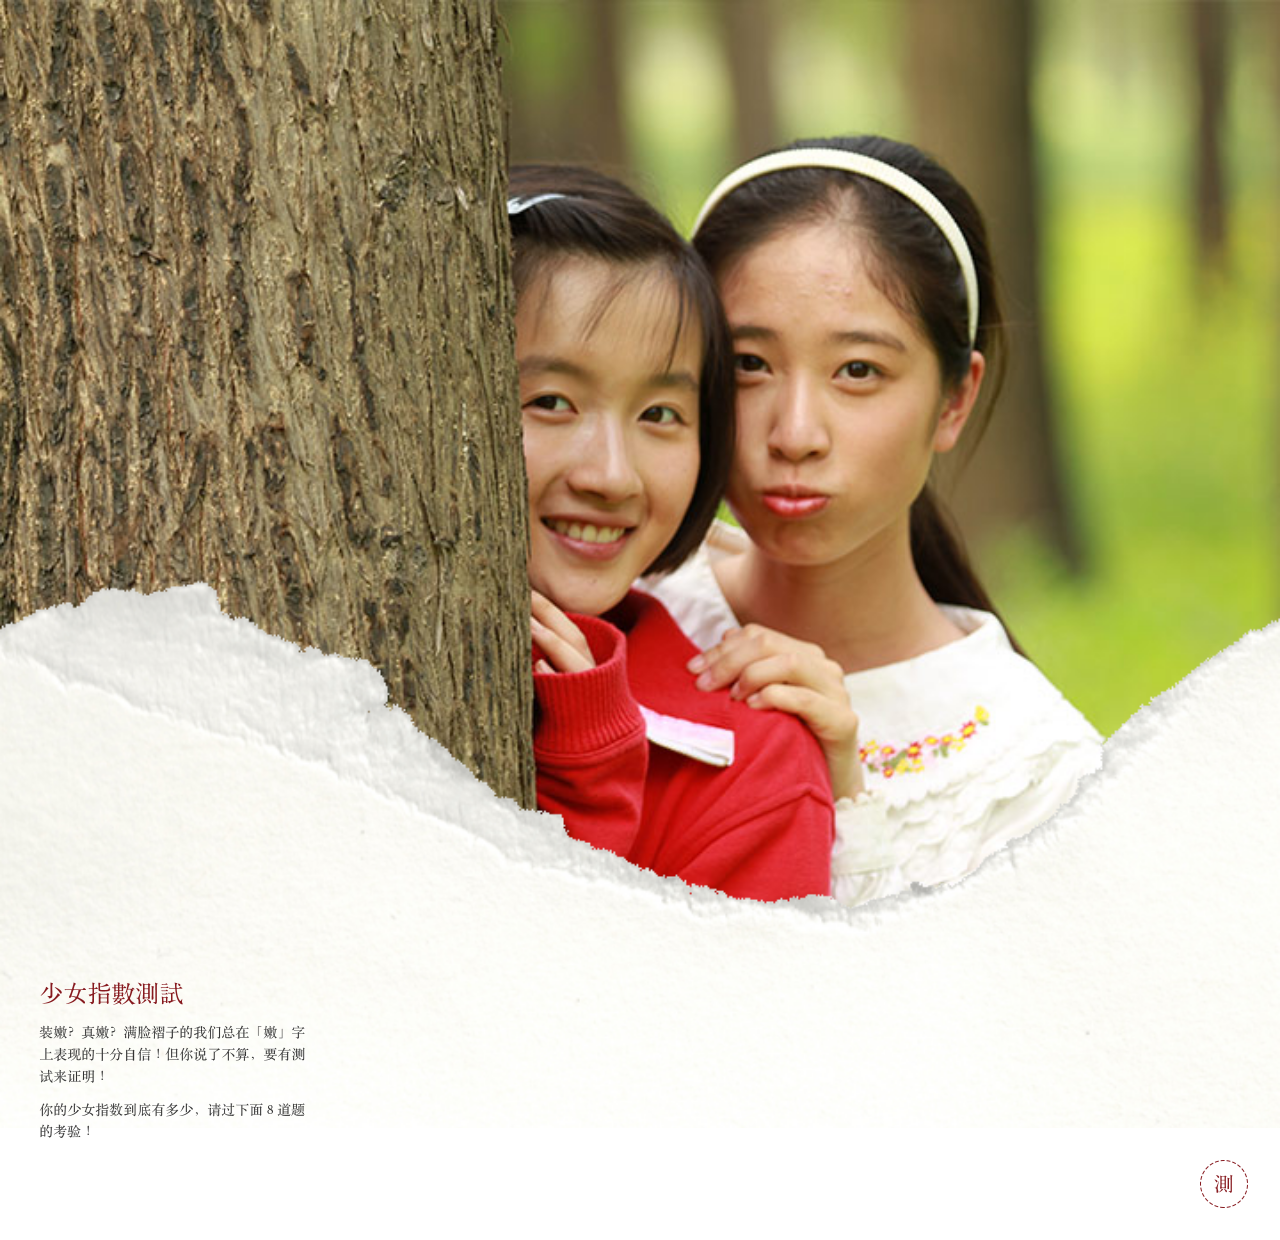
==== commit 1f899b79: "Fix the copy of `.gift-label`." ====
--- a/index.html
+++ b/index.html
@@ -1 +1 @@
-<!DOCTYPE html><html lang="en"><head><meta charset="utf-8"><title>少女指数测试</title><meta name="title" content="少女指数测试"><meta name="description" content="少女指数测试｜少女哪吒｜拇指阅读"><meta name="keywords" content="少女, 指数, 测试, 少女哪吒, 电影, 微信, 微信公众号, 朋友圈, 拇指阅读, MZRead, WeChat"><meta name="viewport" content="width=device-width,maximum-scale=1.0,minimum-scale=1.0"><meta name="apple-mobile-web-app-capable" content="yes"><meta name="apple-mobile-web-app-status-bar-style" content="black"><meta name="format-detection" content="telephone=no"><meta http-equiv="X-UA-Compatible" content="IE=edge"><link rel="stylesheet" href="assets/app.css"><script type="text/javascript">var _hmt = _hmt || [];</script><!--[if lt IE 9]><script src="assets/html5shiv.min.js"></script><![endif]--></head><body><div style="display:none" class="wechat-thumb"><img src="assets/wechat-thumb.jpg"></div><div class="hero-wrap"><div class="tearpaper-lower"><img src="assets/tearpaper-lower.png"></div><figure class="hero-image"><img src="assets/hero-cover.jpg" class="cover"><img src="assets/hero-q1.jpg" class="quest-1"><img src="assets/hero-q2.jpg" class="quest-2"><img src="assets/hero-q3.jpg" class="quest-3"><img src="assets/hero-q4.jpg" class="quest-4"><img src="assets/hero-q5.jpg" class="quest-5"><img src="assets/hero-q6.jpg" class="quest-6"><img src="assets/hero-q7.jpg" class="quest-7"><img src="assets/hero-q8.jpg" class="quest-8"><img src="assets/hero-r1.jpg" class="result-1"><img src="assets/hero-r2.jpg" class="result-2"><img src="assets/hero-r3.jpg" class="result-3"><img src="assets/hero-r4.jpg" class="result-4"></figure></div><div class="main-wrap"><div class="copy-wrap"><div class="copy"></div><div style="display:none" class="gift-widget"><a href="http://m.gewara.com/wz/special/quan/index.xhtml?id=150626142523" class="gift-btn"></a><p class="gift-label">少女指数有点低哦，<br>赶紧领个红包恢复下你的少女风采吧！</p></div></div></div><div class="foot-wrap"><button style="display:none" class="start-btn"></button><button style="display:none" data-opt="1" class="opt-btn opt-1"></button><button style="display:none" data-opt="2" class="opt-btn opt-2"></button><button style="display:none" data-opt="3" class="opt-btn opt-3"></button><button style="display:none" data-opt="4" class="opt-btn opt-4"></button><button style="display:none" data-opt="5" class="opt-btn opt-5"></button><footer style="display:none" class="result"><a href="http://m.gewara.com/movie/239092487" class="logo-nezha"></a><a href="http://mp.weixin.qq.com/s?__biz=MjM5MDI1Nzk2MA==&amp;mid=202001182&amp;idx=1&amp;sn=b9d73d331a3b5139d2896b151e7a0767#rd" class="logo-mzread"></a><a href="javascript:void(0)" class="share-btn"><span>分享到<br>朋友圈</span><i></i></a></footer></div><div class="modal-wrap"><div class="share-guide"><button>分享到朋友圈</button></div></div></body><script type="text/javascript" src="assets/libs.js"></script><script type="text/javascript">var _bdhmProtocol = (("https:" == document.location.protocol) ? " https://" : " http://"); document.write(unescape("%3Cscript src='" + _bdhmProtocol + "hm.baidu.com/h.js%3Fb2544bca1b3969d5a434bea6141d59dc' type='text/javascript'%3E%3C/script%3E"));</script><script type="text/javascript" src="assets/app.js"></script></html>+<!DOCTYPE html><html lang="en"><head><meta charset="utf-8"><title>少女指数测试</title><meta name="title" content="少女指数测试"><meta name="description" content="少女指数测试｜少女哪吒｜拇指阅读"><meta name="keywords" content="少女, 指数, 测试, 少女哪吒, 电影, 微信, 微信公众号, 朋友圈, 拇指阅读, MZRead, WeChat"><meta name="viewport" content="width=device-width,maximum-scale=1.0,minimum-scale=1.0"><meta name="apple-mobile-web-app-capable" content="yes"><meta name="apple-mobile-web-app-status-bar-style" content="black"><meta name="format-detection" content="telephone=no"><meta http-equiv="X-UA-Compatible" content="IE=edge"><link rel="stylesheet" href="assets/app.css"><script type="text/javascript">var _hmt = _hmt || [];</script><!--[if lt IE 9]><script src="assets/html5shiv.min.js"></script><![endif]--></head><body><div style="display:none" class="wechat-thumb"><img src="assets/wechat-thumb.jpg"></div><div class="hero-wrap"><div class="tearpaper-lower"><img src="assets/tearpaper-lower.png"></div><figure class="hero-image"><img src="assets/hero-cover.jpg" class="cover"><img src="assets/hero-q1.jpg" class="quest-1"><img src="assets/hero-q2.jpg" class="quest-2"><img src="assets/hero-q3.jpg" class="quest-3"><img src="assets/hero-q4.jpg" class="quest-4"><img src="assets/hero-q5.jpg" class="quest-5"><img src="assets/hero-q6.jpg" class="quest-6"><img src="assets/hero-q7.jpg" class="quest-7"><img src="assets/hero-q8.jpg" class="quest-8"><img src="assets/hero-r1.jpg" class="result-1"><img src="assets/hero-r2.jpg" class="result-2"><img src="assets/hero-r3.jpg" class="result-3"><img src="assets/hero-r4.jpg" class="result-4"></figure></div><div class="main-wrap"><div class="copy-wrap"><div class="copy"></div><div style="display:none" class="gift-widget"><a href="http://m.gewara.com/wz/special/quan/index.xhtml?id=150626142523" class="gift-btn"></a><p class="gift-label">赶紧领个红包吧！</p></div></div></div><div class="foot-wrap"><button style="display:none" class="start-btn"></button><button style="display:none" data-opt="1" class="opt-btn opt-1"></button><button style="display:none" data-opt="2" class="opt-btn opt-2"></button><button style="display:none" data-opt="3" class="opt-btn opt-3"></button><button style="display:none" data-opt="4" class="opt-btn opt-4"></button><button style="display:none" data-opt="5" class="opt-btn opt-5"></button><footer style="display:none" class="result"><a href="http://m.gewara.com/movie/239092487" class="logo-nezha"></a><a href="http://mp.weixin.qq.com/s?__biz=MjM5MDI1Nzk2MA==&amp;mid=202001182&amp;idx=1&amp;sn=b9d73d331a3b5139d2896b151e7a0767#rd" class="logo-mzread"></a><a href="javascript:void(0)" class="share-btn"><span>分享到<br>朋友圈</span><i></i></a></footer></div><div class="modal-wrap"><div class="share-guide"><button>分享到朋友圈</button></div></div></body><script type="text/javascript" src="assets/libs.js"></script><script type="text/javascript">var _bdhmProtocol = (("https:" == document.location.protocol) ? " https://" : " http://"); document.write(unescape("%3Cscript src='" + _bdhmProtocol + "hm.baidu.com/h.js%3Fb2544bca1b3969d5a434bea6141d59dc' type='text/javascript'%3E%3C/script%3E"));</script><script type="text/javascript" src="assets/app.js"></script></html>
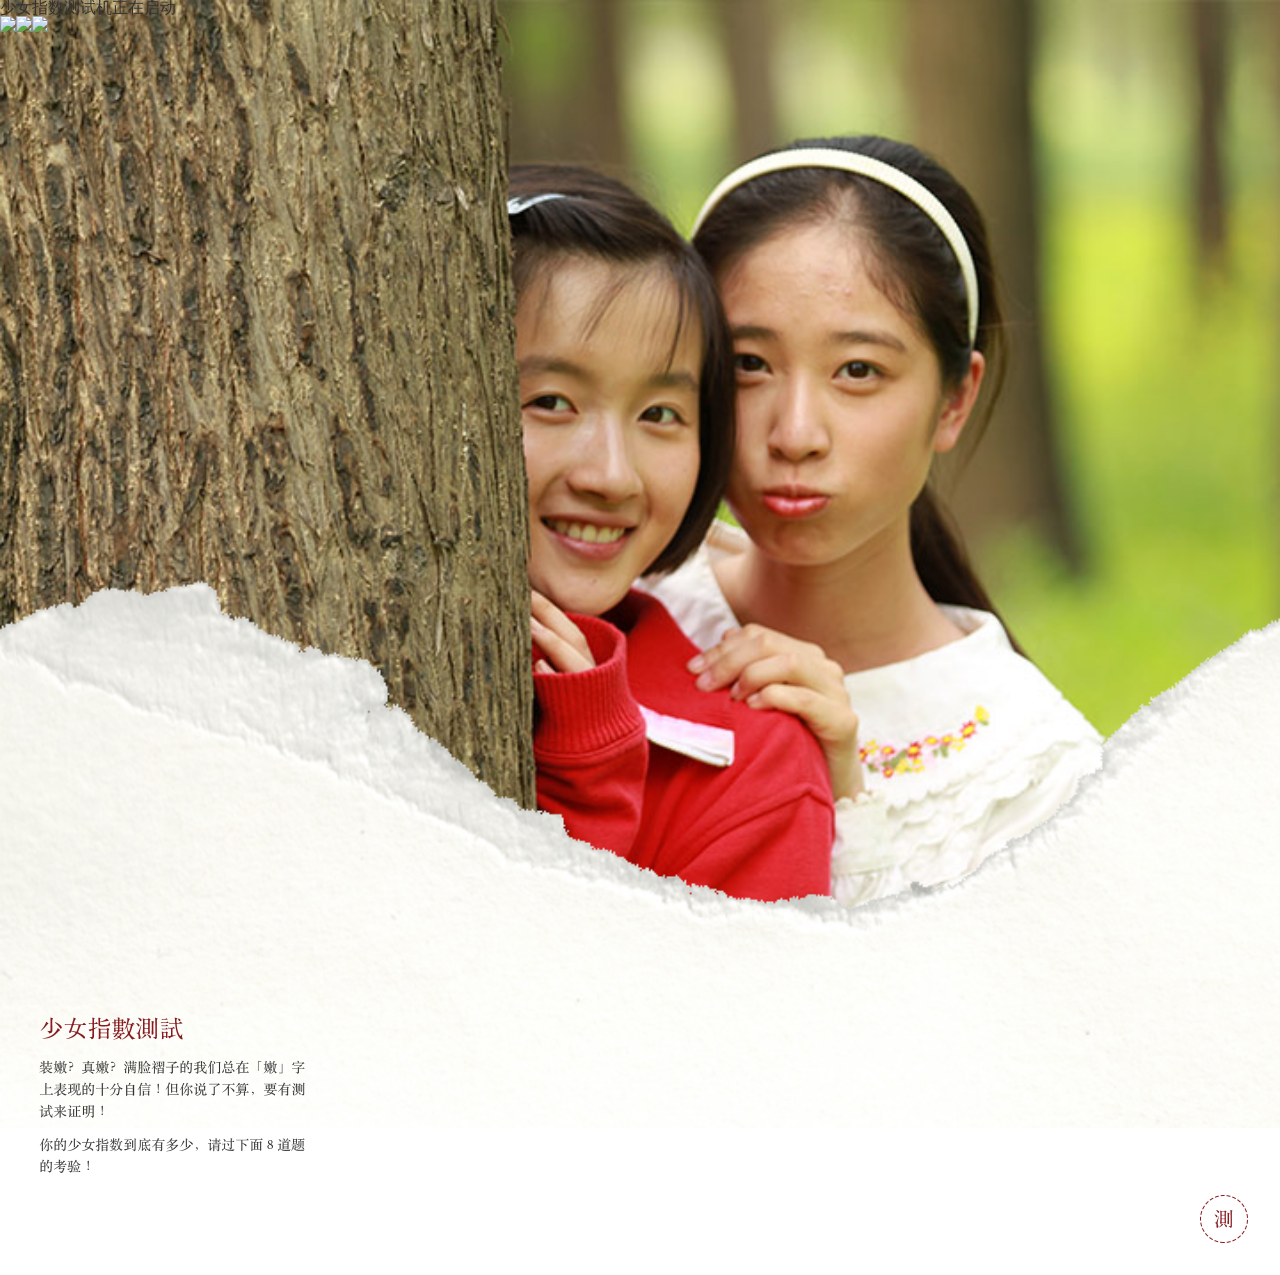
==== commit 8c44a4b0: "Make a lighter and simpler preloading animating widget. + Add some large images for testing." ====
--- a/index.html
+++ b/index.html
@@ -1 +1,4 @@
-<!DOCTYPE html><html lang="en"><head><meta charset="utf-8"><title>少女指数测试</title><meta name="title" content="少女指数测试"><meta name="description" content="少女指数测试｜少女哪吒｜拇指阅读"><meta name="keywords" content="少女, 指数, 测试, 少女哪吒, 电影, 微信, 微信公众号, 朋友圈, 拇指阅读, MZRead, WeChat"><meta name="viewport" content="width=device-width,maximum-scale=1.0,minimum-scale=1.0"><meta name="apple-mobile-web-app-capable" content="yes"><meta name="apple-mobile-web-app-status-bar-style" content="black"><meta name="format-detection" content="telephone=no"><meta http-equiv="X-UA-Compatible" content="IE=edge"><link rel="stylesheet" href="assets/app.css"><script type="text/javascript">var _hmt = _hmt || [];</script><!--[if lt IE 9]><script src="assets/html5shiv.min.js"></script><![endif]--></head><body><div style="display:none" class="wechat-thumb"><img src="assets/wechat-thumb.jpg"></div><div class="hero-wrap"><div class="tearpaper-lower"><img src="assets/tearpaper-lower.png"></div><figure class="hero-image"><img src="assets/hero-cover.jpg" class="cover"><img src="assets/hero-q1.jpg" class="quest-1"><img src="assets/hero-q2.jpg" class="quest-2"><img src="assets/hero-q3.jpg" class="quest-3"><img src="assets/hero-q4.jpg" class="quest-4"><img src="assets/hero-q5.jpg" class="quest-5"><img src="assets/hero-q6.jpg" class="quest-6"><img src="assets/hero-q7.jpg" class="quest-7"><img src="assets/hero-q8.jpg" class="quest-8"><img src="assets/hero-r1.jpg" class="result-1"><img src="assets/hero-r2.jpg" class="result-2"><img src="assets/hero-r3.jpg" class="result-3"><img src="assets/hero-r4.jpg" class="result-4"></figure></div><div class="main-wrap"><div class="copy-wrap"><div class="copy"></div><div style="display:none" class="gift-widget"><a href="http://m.gewara.com/wz/special/quan/index.xhtml?id=150626142523" class="gift-btn"></a><p class="gift-label">赶紧领个红包吧！</p></div></div></div><div class="foot-wrap"><button style="display:none" class="start-btn"></button><button style="display:none" data-opt="1" class="opt-btn opt-1"></button><button style="display:none" data-opt="2" class="opt-btn opt-2"></button><button style="display:none" data-opt="3" class="opt-btn opt-3"></button><button style="display:none" data-opt="4" class="opt-btn opt-4"></button><button style="display:none" data-opt="5" class="opt-btn opt-5"></button><footer style="display:none" class="result"><a href="http://m.gewara.com/movie/239092487" class="logo-nezha"></a><a href="http://mp.weixin.qq.com/s?__biz=MjM5MDI1Nzk2MA==&amp;mid=202001182&amp;idx=1&amp;sn=b9d73d331a3b5139d2896b151e7a0767#rd" class="logo-mzread"></a><a href="javascript:void(0)" class="share-btn"><span>分享到<br>朋友圈</span><i></i></a></footer></div><div class="modal-wrap"><div class="share-guide"><button>分享到朋友圈</button></div></div></body><script type="text/javascript" src="assets/libs.js"></script><script type="text/javascript">var _bdhmProtocol = (("https:" == document.location.protocol) ? " https://" : " http://"); document.write(unescape("%3Cscript src='" + _bdhmProtocol + "hm.baidu.com/h.js%3Fb2544bca1b3969d5a434bea6141d59dc' type='text/javascript'%3E%3C/script%3E"));</script><script type="text/javascript" src="assets/app.js"></script></html>+<!DOCTYPE html><html lang="en"><head><meta charset="utf-8"><title>少女指数测试</title><meta name="title" content="少女指数测试"><meta name="description" content="少女指数测试｜少女哪吒｜拇指阅读"><meta name="keywords" content="少女, 指数, 测试, 少女哪吒, 电影, 微信, 微信公众号, 朋友圈, 拇指阅读, MZRead, WeChat"><meta name="viewport" content="width=device-width,maximum-scale=1.0,minimum-scale=1.0"><meta name="apple-mobile-web-app-capable" content="yes"><meta name="apple-mobile-web-app-status-bar-style" content="black"><meta name="format-detection" content="telephone=no"><meta http-equiv="X-UA-Compatible" content="IE=edge"><link rel="stylesheet" href="assets/app.css"><script type="text/javascript">var _hmt = _hmt || [];</script><!--[if lt IE 9]><script src="assets/html5shiv.min.js"></script><![endif]--></head><body><!-- #loader-wrapper#loader
+.loader-section.section-left
+.loader-section.section-right
+--><div class="load-screen"><div class="load-widget"><div class="dash-circle"></div><p>少女指数测试机正在启动</p></div></div><img src="assets/preloading-test-1.bmp" class="preloading-test"><img src="assets/preloading-test-2.bmp" class="preloading-test"><img src="assets/preloading-test-3.bmp" class="preloading-test"><!-- img.preloading-test(src="assets/preloading-test-4.bmp")--><div style="display:none" class="wechat-thumb"><img src="assets/wechat-thumb.jpg"></div><div class="hero-wrap"><div class="tearpaper-lower"><img src="assets/tearpaper-lower.png"></div><figure class="hero-image"><img src="assets/hero-cover.jpg" class="cover"><img src="assets/hero-q1.jpg" class="quest-1"><img src="assets/hero-q2.jpg" class="quest-2"><img src="assets/hero-q3.jpg" class="quest-3"><img src="assets/hero-q4.jpg" class="quest-4"><img src="assets/hero-q5.jpg" class="quest-5"><img src="assets/hero-q6.jpg" class="quest-6"><img src="assets/hero-q7.jpg" class="quest-7"><img src="assets/hero-q8.jpg" class="quest-8"><img src="assets/hero-r1.jpg" class="result-1"><img src="assets/hero-r2.jpg" class="result-2"><img src="assets/hero-r3.jpg" class="result-3"><img src="assets/hero-r4.jpg" class="result-4"></figure></div><div class="main-wrap"><div class="copy-wrap"><div class="copy"></div><div style="display:none" class="gift-widget"><a href="http://m.gewara.com/wz/special/quan/index.xhtml?id=150626142523" class="gift-btn"></a><p class="gift-label">赶紧领个红包吧！</p></div></div></div><div class="foot-wrap"><button style="display:none" class="start-btn"></button><button style="display:none" data-opt="1" class="opt-btn opt-1"></button><button style="display:none" data-opt="2" class="opt-btn opt-2"></button><button style="display:none" data-opt="3" class="opt-btn opt-3"></button><button style="display:none" data-opt="4" class="opt-btn opt-4"></button><button style="display:none" data-opt="5" class="opt-btn opt-5"></button><footer style="display:none" class="result"><a href="http://m.gewara.com/movie/239092487" class="logo-nezha"></a><a href="http://mp.weixin.qq.com/s?__biz=MjM5MDI1Nzk2MA==&amp;mid=202001182&amp;idx=1&amp;sn=b9d73d331a3b5139d2896b151e7a0767#rd" class="logo-mzread"></a><a href="javascript:void(0)" class="share-btn"><span>分享到<br>朋友圈</span><i></i></a></footer></div><div class="modal-wrap"><div class="share-guide"><button>分享到朋友圈</button></div></div></body><script type="text/javascript" src="assets/libs.js"></script><script type="text/javascript">var _bdhmProtocol = (("https:" == document.location.protocol) ? " https://" : " http://"); document.write(unescape("%3Cscript src='" + _bdhmProtocol + "hm.baidu.com/h.js%3Fb2544bca1b3969d5a434bea6141d59dc' type='text/javascript'%3E%3C/script%3E"));</script><script type="text/javascript" src="assets/app.js"></script></html>
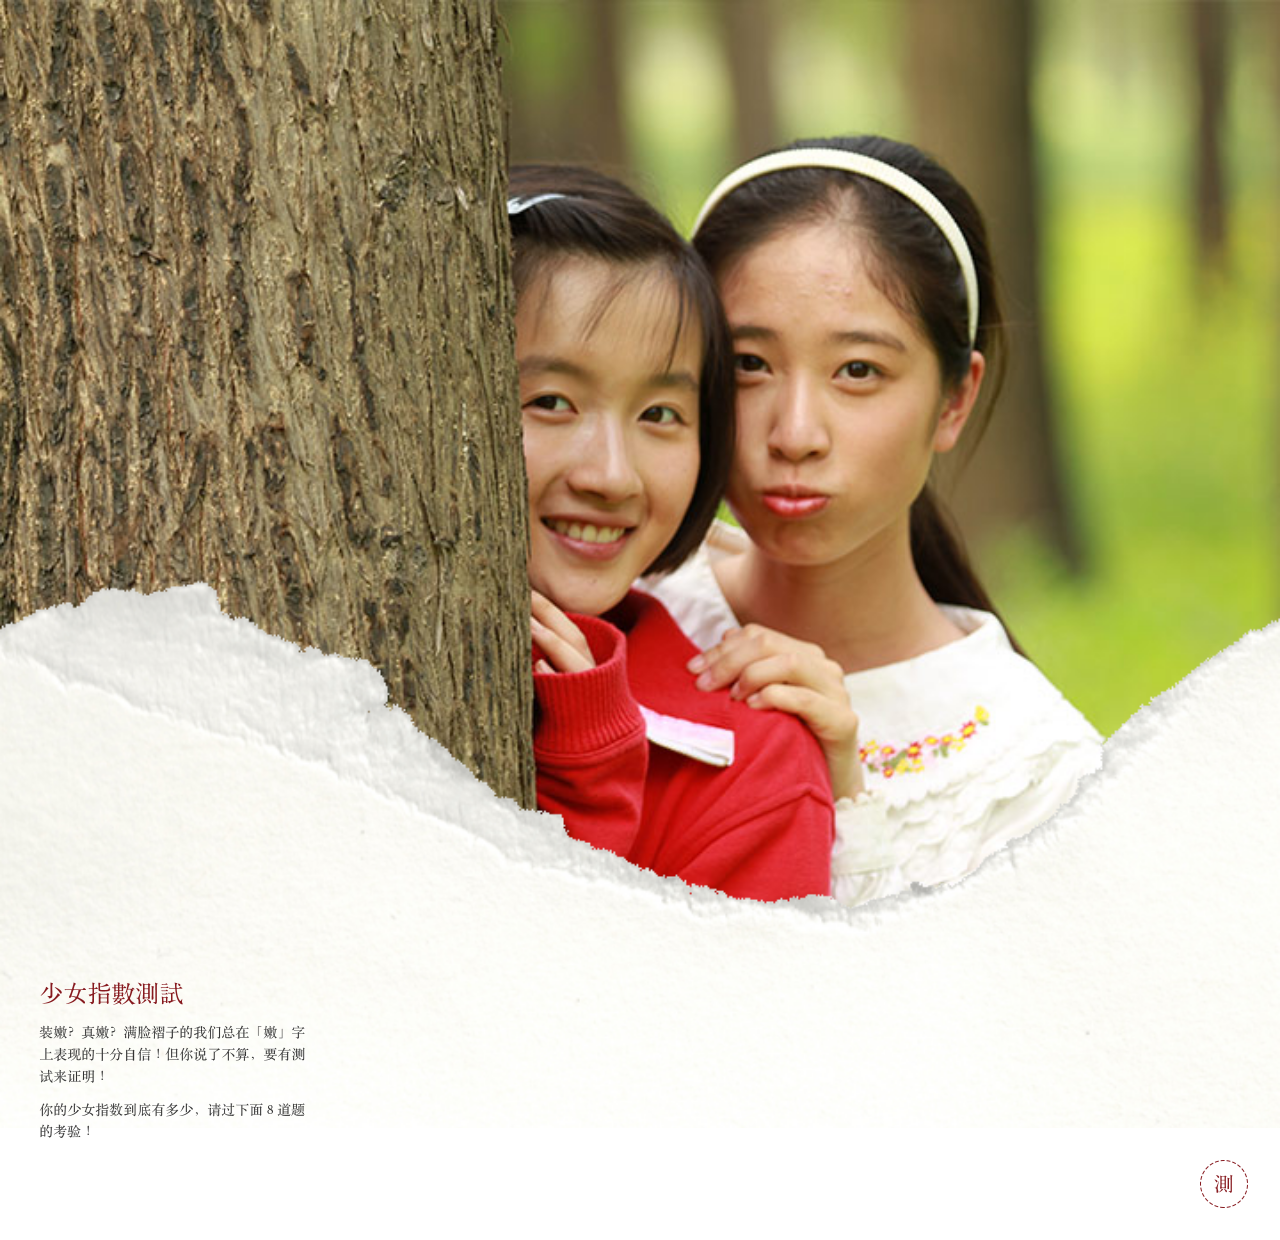
==== commit ae558cf2: "Launch the demo." ====
--- a/index.html
+++ b/index.html
@@ -1,4 +1 @@
-<!DOCTYPE html><html lang="en"><head><meta charset="utf-8"><title>少女指数测试</title><meta name="title" content="少女指数测试"><meta name="description" content="少女指数测试｜少女哪吒｜拇指阅读"><meta name="keywords" content="少女, 指数, 测试, 少女哪吒, 电影, 微信, 微信公众号, 朋友圈, 拇指阅读, MZRead, WeChat"><meta name="viewport" content="width=device-width,maximum-scale=1.0,minimum-scale=1.0"><meta name="apple-mobile-web-app-capable" content="yes"><meta name="apple-mobile-web-app-status-bar-style" content="black"><meta name="format-detection" content="telephone=no"><meta http-equiv="X-UA-Compatible" content="IE=edge"><link rel="stylesheet" href="assets/app.css"><script type="text/javascript">var _hmt = _hmt || [];</script><!--[if lt IE 9]><script src="assets/html5shiv.min.js"></script><![endif]--></head><body><!-- #loader-wrapper#loader
-.loader-section.section-left
-.loader-section.section-right
---><div class="load-screen"><div class="load-widget"><div class="dash-circle"></div><p>少女指数测试机正在启动</p></div></div><img src="assets/preloading-test-1.bmp" class="preloading-test"><img src="assets/preloading-test-2.bmp" class="preloading-test"><img src="assets/preloading-test-3.bmp" class="preloading-test"><!-- img.preloading-test(src="assets/preloading-test-4.bmp")--><div style="display:none" class="wechat-thumb"><img src="assets/wechat-thumb.jpg"></div><div class="hero-wrap"><div class="tearpaper-lower"><img src="assets/tearpaper-lower.png"></div><figure class="hero-image"><img src="assets/hero-cover.jpg" class="cover"><img src="assets/hero-q1.jpg" class="quest-1"><img src="assets/hero-q2.jpg" class="quest-2"><img src="assets/hero-q3.jpg" class="quest-3"><img src="assets/hero-q4.jpg" class="quest-4"><img src="assets/hero-q5.jpg" class="quest-5"><img src="assets/hero-q6.jpg" class="quest-6"><img src="assets/hero-q7.jpg" class="quest-7"><img src="assets/hero-q8.jpg" class="quest-8"><img src="assets/hero-r1.jpg" class="result-1"><img src="assets/hero-r2.jpg" class="result-2"><img src="assets/hero-r3.jpg" class="result-3"><img src="assets/hero-r4.jpg" class="result-4"></figure></div><div class="main-wrap"><div class="copy-wrap"><div class="copy"></div><div style="display:none" class="gift-widget"><a href="http://m.gewara.com/wz/special/quan/index.xhtml?id=150626142523" class="gift-btn"></a><p class="gift-label">赶紧领个红包吧！</p></div></div></div><div class="foot-wrap"><button style="display:none" class="start-btn"></button><button style="display:none" data-opt="1" class="opt-btn opt-1"></button><button style="display:none" data-opt="2" class="opt-btn opt-2"></button><button style="display:none" data-opt="3" class="opt-btn opt-3"></button><button style="display:none" data-opt="4" class="opt-btn opt-4"></button><button style="display:none" data-opt="5" class="opt-btn opt-5"></button><footer style="display:none" class="result"><a href="http://m.gewara.com/movie/239092487" class="logo-nezha"></a><a href="http://mp.weixin.qq.com/s?__biz=MjM5MDI1Nzk2MA==&amp;mid=202001182&amp;idx=1&amp;sn=b9d73d331a3b5139d2896b151e7a0767#rd" class="logo-mzread"></a><a href="javascript:void(0)" class="share-btn"><span>分享到<br>朋友圈</span><i></i></a></footer></div><div class="modal-wrap"><div class="share-guide"><button>分享到朋友圈</button></div></div></body><script type="text/javascript" src="assets/libs.js"></script><script type="text/javascript">var _bdhmProtocol = (("https:" == document.location.protocol) ? " https://" : " http://"); document.write(unescape("%3Cscript src='" + _bdhmProtocol + "hm.baidu.com/h.js%3Fb2544bca1b3969d5a434bea6141d59dc' type='text/javascript'%3E%3C/script%3E"));</script><script type="text/javascript" src="assets/app.js"></script></html>+<!DOCTYPE html><html lang="en"><head><meta charset="utf-8"><title>少女指数测试</title><meta name="title" content="少女指数测试"><meta name="description" content="少女指数测试｜少女哪吒｜拇指阅读"><meta name="keywords" content="少女, 指数, 测试, 少女哪吒, 电影, 微信, 微信公众号, 朋友圈, 拇指阅读, MZRead, WeChat"><meta name="viewport" content="width=device-width,maximum-scale=1.0,minimum-scale=1.0"><meta name="apple-mobile-web-app-capable" content="yes"><meta name="apple-mobile-web-app-status-bar-style" content="black"><meta name="format-detection" content="telephone=no"><meta http-equiv="X-UA-Compatible" content="IE=edge"><link rel="stylesheet" href="assets/app.css"><script type="text/javascript">var _hmt = _hmt || [];</script><!--[if lt IE 9]><script src="assets/html5shiv.min.js"></script><![endif]--></head><body><div style="display:none" class="wechat-thumb"><img src="assets/wechat-thumb.jpg"></div><div class="hero-wrap"><div class="tearpaper-lower"><img src="assets/tearpaper-lower.png"></div><figure class="hero-image"><img src="assets/hero-cover.jpg" class="cover"><img src="assets/hero-q1.jpg" class="quest-1"><img src="assets/hero-q2.jpg" class="quest-2"><img src="assets/hero-q3.jpg" class="quest-3"><img src="assets/hero-q4.jpg" class="quest-4"><img src="assets/hero-q5.jpg" class="quest-5"><img src="assets/hero-q6.jpg" class="quest-6"><img src="assets/hero-q7.jpg" class="quest-7"><img src="assets/hero-q8.jpg" class="quest-8"><img src="assets/hero-r1.jpg" class="result-1"><img src="assets/hero-r2.jpg" class="result-2"><img src="assets/hero-r3.jpg" class="result-3"><img src="assets/hero-r4.jpg" class="result-4"></figure></div><div class="main-wrap"><div class="copy-wrap"><div class="copy"></div><div style="display:none" class="gift-widget"><a href="http://m.gewara.com/wz/special/quan/index.xhtml?id=150626142523" class="gift-btn"></a><p class="gift-label">赶紧领个红包吧！</p></div></div></div><div class="foot-wrap"><button style="display:none" class="start-btn"></button><button style="display:none" data-opt="1" class="opt-btn opt-1"></button><button style="display:none" data-opt="2" class="opt-btn opt-2"></button><button style="display:none" data-opt="3" class="opt-btn opt-3"></button><button style="display:none" data-opt="4" class="opt-btn opt-4"></button><button style="display:none" data-opt="5" class="opt-btn opt-5"></button><footer style="display:none" class="result"><a href="http://m.gewara.com/movie/239092487" class="logo-nezha"></a><a href="http://mp.weixin.qq.com/s?__biz=MjM5MDI1Nzk2MA==&amp;mid=202001182&amp;idx=1&amp;sn=b9d73d331a3b5139d2896b151e7a0767#rd" class="logo-mzread"></a><a href="javascript:void(0)" class="share-btn"><span>分享到<br>朋友圈</span><i></i></a></footer></div><div class="modal-wrap"><div class="share-guide"><button>分享到朋友圈</button></div></div></body><script type="text/javascript" src="assets/libs.js"></script><script type="text/javascript">var _bdhmProtocol = (("https:" == document.location.protocol) ? " https://" : " http://"); document.write(unescape("%3Cscript src='" + _bdhmProtocol + "hm.baidu.com/h.js%3Fb2544bca1b3969d5a434bea6141d59dc' type='text/javascript'%3E%3C/script%3E"));</script><script type="text/javascript" src="assets/app.js"></script></html>
